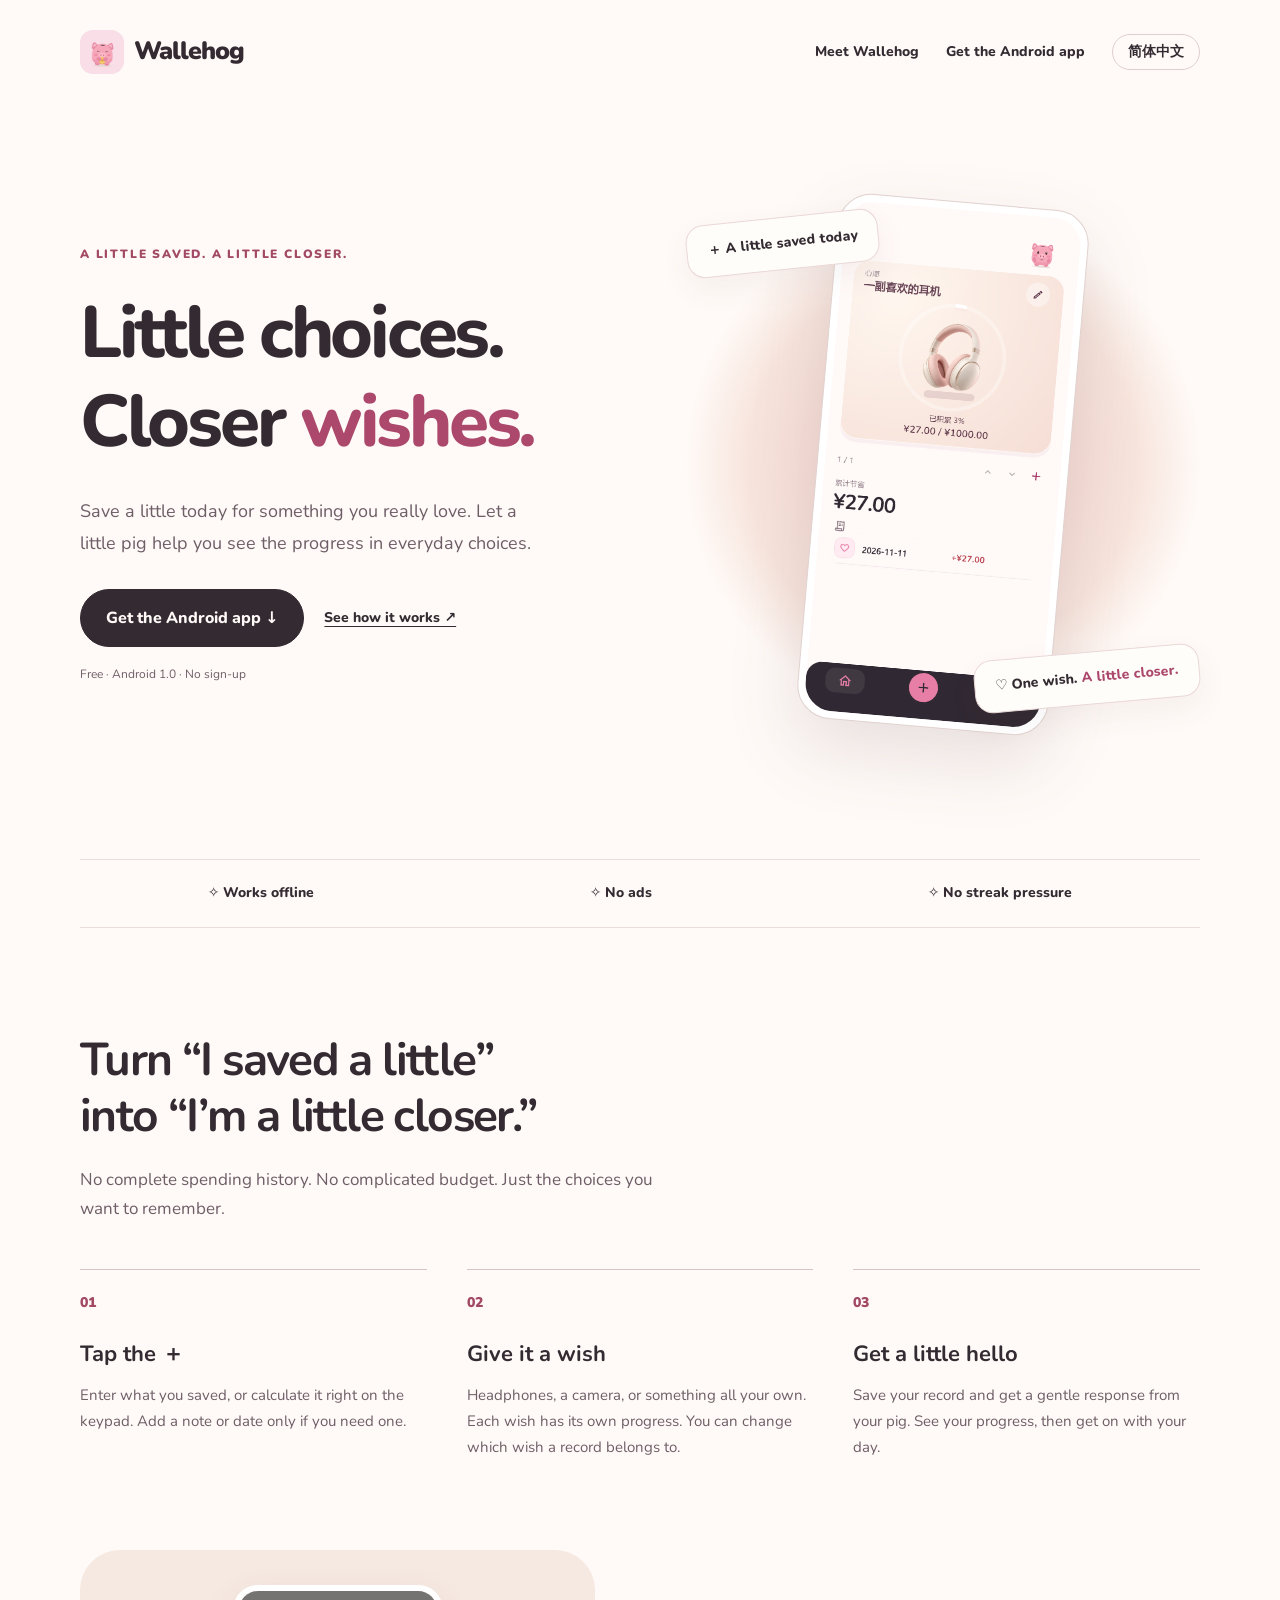
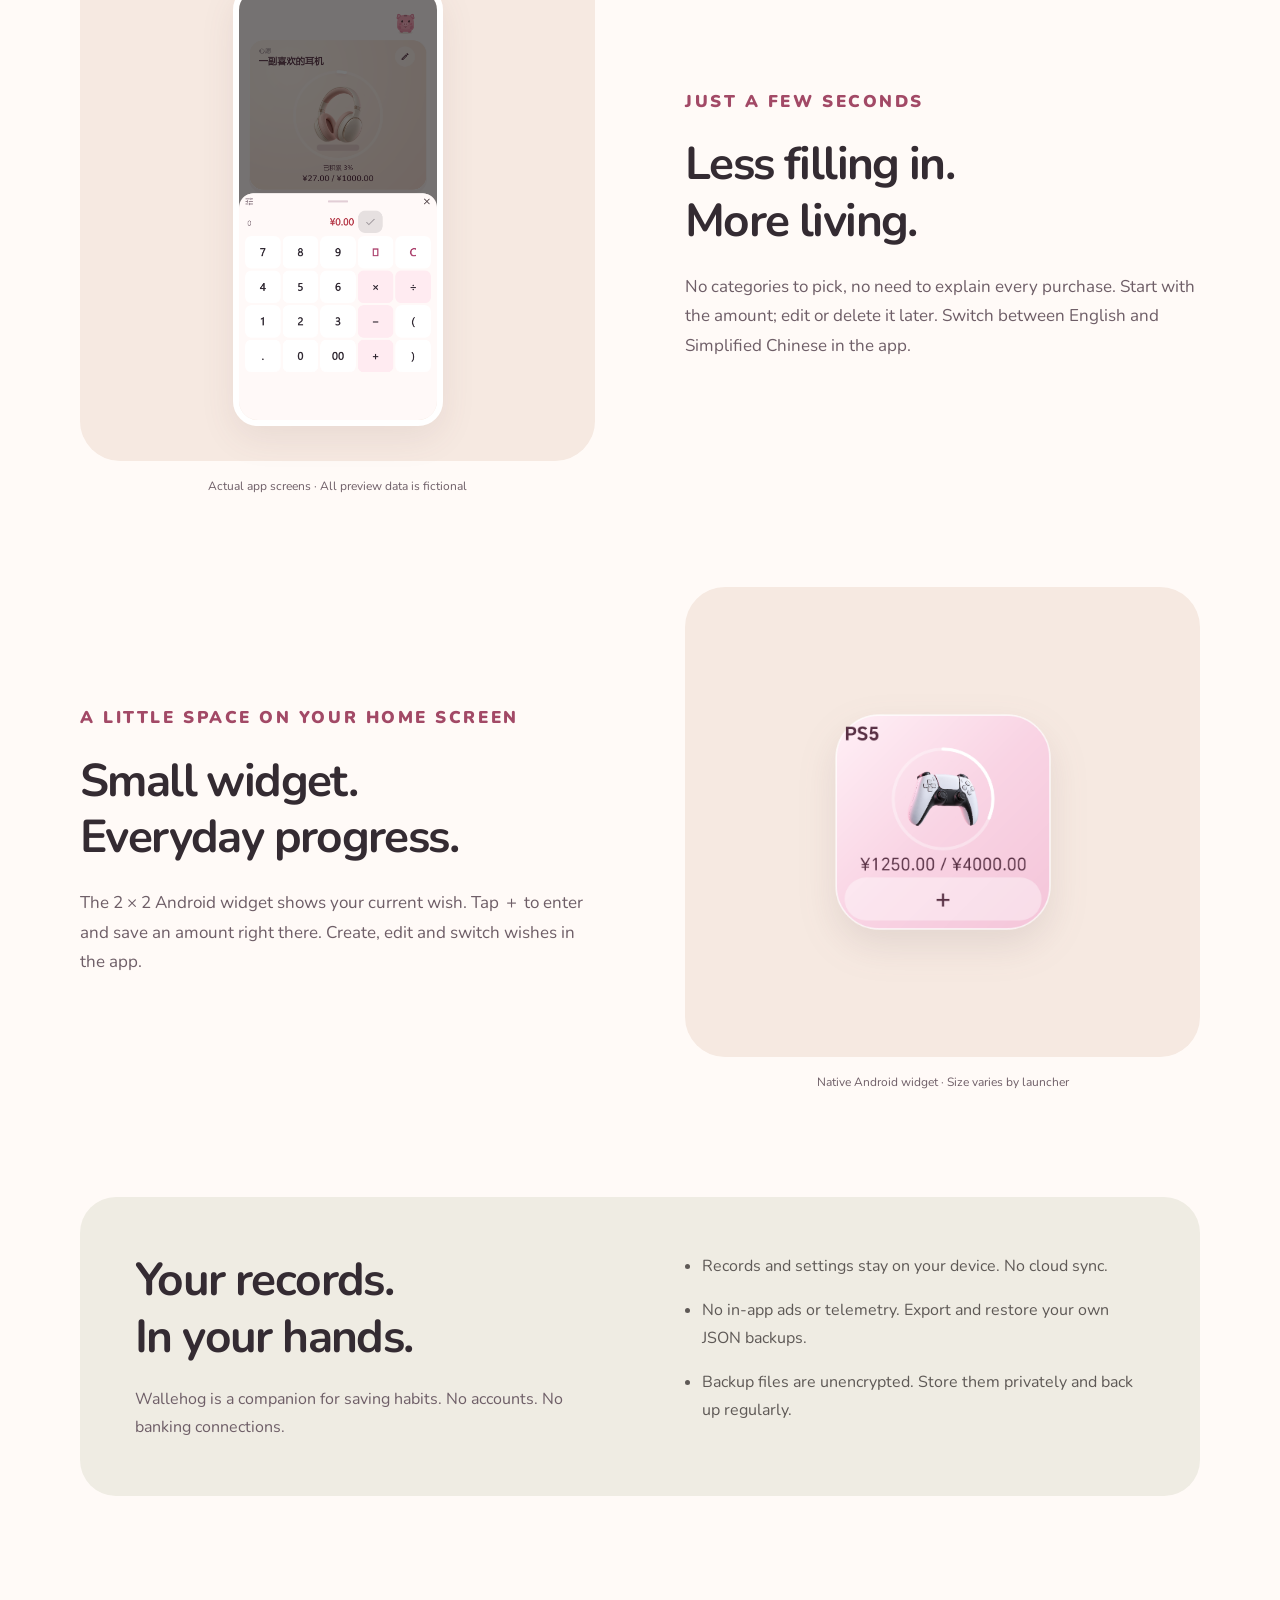
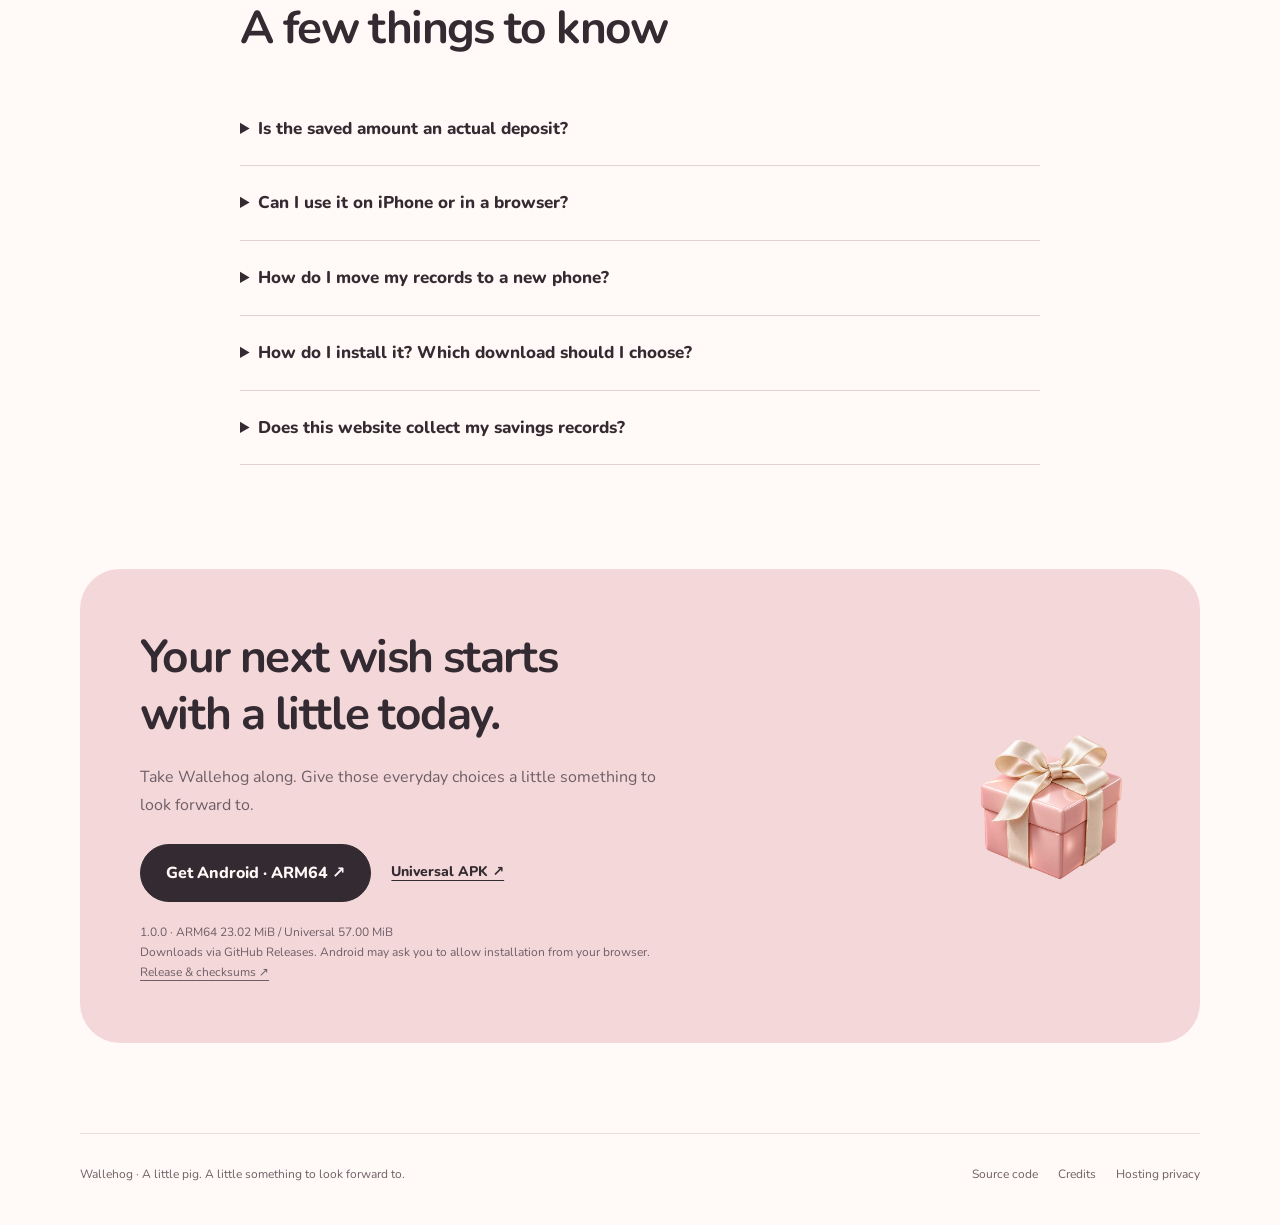
==== website/en/index.html @ 75f1a63f "feat(website): add bilingual product landing page" ====
<!doctype html>
<html lang="en"><head><meta charset="utf-8"><meta name="viewport" content="width=device-width,initial-scale=1"><title>Wallehog · Little choices. Closer wishes.</title><meta name="description" content="An offline Android companion for mindful spending choices. Record a little saved, watch your wishes grow, and share a small moment with your piggy bank."><meta name="theme-color" content="#fffaf7"><meta property="og:title" content="Wallehog · Little choices. Closer wishes."><meta property="og:description" content="An offline Android companion for mindful spending choices. Record a little saved, watch your wishes grow, and share a small moment with your piggy bank."><meta property="og:type" content="website"><meta property="og:image" content="https://naclarb.github.io/Wallehog/assets/home.png"><link rel="alternate" hreflang="zh-CN" href="https://naclarb.github.io/Wallehog/"><link rel="alternate" hreflang="en" href="https://naclarb.github.io/Wallehog/en/"><link rel="icon" href="../assets/icon.png"><link rel="stylesheet" href="../styles.css"></head>
<body><a class="skip" href="#main">Skip to content</a><div class="wrap"><header><a class="brand" href="../"><img src="../assets/icon.png" alt="" class="" width="44" height="44">Wallehog</a><nav aria-label="Main navigation"><a class="desktop" href="#features">Meet Wallehog</a><a class="desktop" href="#download">Get the Android app</a><a class="lang" href="../" lang="zh-CN">简体中文</a></nav></header><main id="main"><section class="hero"><div><p class="eyebrow">A little saved. A little closer.</p><h1>Little choices.<br>Closer <em>wishes.</em></h1><p class="lead">Save a little today for something you really love. Let a little pig help you see the progress in everyday choices.</p><div class="actions"><a class="button" href="#download">Get the Android app ↓</a><a class="text-link" href="#features">See how it works ↗</a></div><p class="fine">Free · Android 1.0 · No sign-up</p></div><div class="hero-art"><div class="halo" aria-hidden="true"></div><div class="label label-top">＋ A little saved today</div><div class="phone"><img src="../assets/home.png" alt="Wallehog home screen with a headphone wish, savings progress and a recent record" class="" width="780" height="1688" fetchpriority="high"></div><div class="label label-bottom">♡ One wish. <span>A little closer.</span></div></div></section><div class="principles"><span>✧ Works offline</span><span>✧ No ads</span><span>✧ No streak pressure</span></div><section class="section" id="features"><div class="section-head"><h2>Turn “I saved a little”<br>into “I’m a little closer.”</h2><p>No complete spending history. No complicated budget. Just the choices you want to remember.</p></div><div class="steps"><article class="step"><span class="number">01</span><h3>Tap the ＋</h3><p>Enter what you saved, or calculate it right on the keypad. Add a note or date only if you need one.</p></article><article class="step"><span class="number">02</span><h3>Give it a wish</h3><p>Headphones, a camera, or something all your own. Each wish has its own progress. You can change which wish a record belongs to.</p></article><article class="step"><span class="number">03</span><h3>Get a little hello</h3><p>Save your record and get a gentle response from your pig. See your progress, then get on with your day.</p></article></div><div class="feature"><div><div class="image-panel"><img src="../assets/calculator.png" alt="Wallehog amount entry keypad" class="entry-img" loading="lazy" width="780" height="1688"></div><p class="caption">Actual app screens · All preview data is fictional</p></div><div class="feature-copy"><p class="eyebrow">Just a few seconds</p><h2>Less filling in.<br>More living.</h2><p>No categories to pick, no need to explain every purchase. Start with the amount; edit or delete it later. Switch between English and Simplified Chinese in the app.</p></div></div><div class="feature"><div class="feature-copy"><p class="eyebrow">A little space on your home screen</p><h2>Small widget.<br>Everyday progress.</h2><p>The 2 × 2 Android widget shows your current wish. Tap ＋ to enter and save an amount right there. Create, edit and switch wishes in the app.</p></div><div><div class="image-panel"><img src="../assets/widget.png" alt="Wallehog Android home-screen widget" class="widget-img" loading="lazy"></div><p class="caption">Native Android widget · Size varies by launcher</p></div></div></section><section class="privacy"><div><h2>Your records.<br>In your hands.</h2><p>Wallehog is a companion for saving habits. No accounts. No banking connections.</p></div><ul><li>Records and settings stay on your device. No cloud sync.</li><li>No in-app ads or telemetry. Export and restore your own JSON backups.</li><li>Backup files are unencrypted. Store them privately and back up regularly.</li></ul></section><section class="section faq"><h2>A few things to know</h2><details><summary>Is the saved amount an actual deposit?</summary><p>No. It is self-reported savings, not a bank balance, actual deposit or spendable funds. Wish progress is encouragement, not proof that a purchase is affordable.</p></details><details><summary>Can I use it on iPhone or in a browser?</summary><p>The current release is an Android app. This is its introduction and download website. No iOS or web app is distributed.</p></details><details><summary>How do I move my records to a new phone?</summary><p>Export a JSON backup from Help on your old device, keep and verify the file, then import it on your new device. There is no account or automatic sync. Back up before uninstalling or clearing app data.</p></details><details><summary>How do I install it? Which download should I choose?</summary><p>Download the APK from GitHub Releases and follow the Android installation prompts. Most newer Android phones can use ARM64 (23.02 MiB). Choose Universal (57.00 MiB) for ARM/x86_64 or if you are unsure. Both have the same features.</p></details><details><summary>Does this website collect my savings records?</summary><p>This site has no record entry, analytics scripts, ads, cookies or third-party font requests. GitHub Pages hosts the site, and GitHub logs visitor IP addresses for security. Your app records are not uploaded to this website.</p></details></section><section class="bottom-space" id="download"><div class="download"><div><h2>Your next wish starts<br>with a little today.</h2><p>Take Wallehog along. Give those everyday choices a little something to look forward to.</p><div class="actions"><a class="button" href="https://github.com/Naclarb/Wallehog/releases/latest/download/Wallehog-Android-arm64.apk">Get Android · ARM64 ↗</a><a class="text-link" href="https://github.com/Naclarb/Wallehog/releases/latest/download/Wallehog-Android.apk">Universal APK ↗</a></div><p class="fine">1.0.0 · ARM64 23.02 MiB / Universal 57.00 MiB<br>Downloads via GitHub Releases. Android may ask you to allow installation from your browser.<br><a href="https://github.com/Naclarb/Wallehog/releases/tag/v1.0.0">Release & checksums ↗</a></p></div><img src="../assets/gift.png" alt="" class="" loading="lazy"></div></section></main><footer><span>Wallehog · A little pig. A little something to look forward to.</span><div><a href="https://github.com/Naclarb/Wallehog">Source code</a><a href="https://github.com/Naclarb/Wallehog/blob/main/docs/public/CREDITS.md">Credits</a><a href="https://docs.github.com/en/site-policy/privacy-policies/github-privacy-statement">Hosting privacy</a></div></footer></div></body></html>
---- website/styles.css ----
@font-face{font-family:Nunito;src:url("assets/Nunito.ttf") format("truetype");font-display:swap}
*{box-sizing:border-box}
html{scroll-behavior:smooth;scroll-padding-top:28px}
body{margin:0;background:#fffaf7;color:#342b32;font-family:Nunito,"Microsoft YaHei",system-ui,sans-serif;line-height:1.75}
a{color:inherit;text-underline-offset:4px}
a:focus-visible,summary:focus-visible{outline:3px solid #9b365c;outline-offset:6px}
img{display:block;max-width:100%;height:auto}
h1,h2,h3,p{margin:0}
h1,h2,h3{line-height:1.23}
h1{font-size:clamp(42px,5.7vw,76px);letter-spacing:-.045em;font-weight:800}
h2{font-size:clamp(30px,4vw,46px);letter-spacing:-.035em}
h3{font-size:22px}
p{color:#6e5e67}
.wrap{width:min(1120px,calc(100% - 64px));margin:auto}
.skip{position:absolute;left:16px;top:-80px;background:white;padding:10px;z-index:9}
.skip:focus{top:12px}
header{height:104px;display:flex;align-items:center;justify-content:space-between;gap:20px}
.brand{display:flex;align-items:center;gap:10px;font-size:25px;font-weight:900;text-decoration:none;letter-spacing:-1px}
.brand img{width:44px;height:44px;border-radius:13px}
nav{display:flex;gap:27px;align-items:center;font-size:14px;font-weight:800}
nav a{text-decoration:none}
.lang{border:1px solid #ddcfcf;border-radius:30px;padding:5px 15px}
.hero{display:grid;grid-template-columns:1.1fr 1fr;align-items:center;gap:40px;padding:55px 0 90px}
.eyebrow{font-size:12px;font-weight:900;letter-spacing:.15em;color:#a24966;margin-bottom:24px;text-transform:uppercase}
.hero h1 em{font-style:normal;color:#ab486c}
.lead{font-size:18px;max-width:470px;margin:28px 0 30px}
.actions{display:flex;align-items:center;gap:20px;flex-wrap:wrap}
.button{display:inline-flex;align-items:center;justify-content:center;text-decoration:none;background:#342b32;color:#fffaf7;border:1px solid #342b32;padding:14px 25px;border-radius:100px;font-weight:800;transition:transform .2s,background .2s}
.button:hover{background:#5f3e50;transform:translateY(-2px)}
.text-link{font-size:14px;font-weight:800}
.fine{font-size:12px;line-height:1.7}
.hero .fine{margin-top:17px}
.hero-art{position:relative;min-height:610px;display:flex;justify-content:center;align-items:center}
.halo{position:absolute;width:100%;aspect-ratio:1;border-radius:50%;background:radial-gradient(circle,#f3cfcd 0%,#f7e4dc 53%,#fffaf7 71%)}
.phone{position:relative;width:252px;padding:7px;border:1px solid #e0d2cf;border-radius:34px;background:#fff;box-shadow:0 30px 70px #684c5625;transform:rotate(5deg)}
.phone img{border-radius:28px}
.label{position:absolute;z-index:1;background:#fffdf9;border:1px solid #ead8d7;padding:13px 20px;border-radius:18px;box-shadow:0 12px 30px #684c5610;font-size:14px;font-weight:800}
.label-top{top:58px;left:0;transform:rotate(-6deg)}
.label-bottom{bottom:65px;right:0;transform:rotate(-5deg)}
.label span{color:#ab486c}
.principles{border-top:1px solid #e9ded9;border-bottom:1px solid #e9ded9;display:flex;justify-content:space-around;gap:20px;padding:21px 0;font-size:14px;font-weight:800;flex-wrap:wrap}
.section{padding:104px 0}
.section-head{max-width:600px;margin-bottom:45px}
.section-head p{margin-top:20px;font-size:17px}
.steps{display:grid;grid-template-columns:repeat(3,1fr);gap:40px}
.step{border-top:1px solid #d8c6c6;padding-top:21px}
.number{display:block;color:#a24966;font-size:14px;margin-bottom:25px;font-weight:900}
.step p{margin-top:14px;font-size:15px}
.feature{display:grid;grid-template-columns:1fr 1fr;align-items:center;gap:90px;margin-top:90px}
.feature-copy p{margin-top:22px;font-size:17px}
.feature-copy .eyebrow{margin:0 0 20px}
.image-panel{background:#f6e9e1;border-radius:40px;min-height:470px;display:flex;align-items:center;justify-content:center;padding:35px;position:relative}
.entry-img{width:210px;border:6px solid #fff;border-radius:25px;box-shadow:0 12px 35px #684c5618}
.widget-img{width:240px;filter:drop-shadow(0 16px 18px #684c5620)}
.caption{font-size:12px;text-align:center;margin-top:15px}
.privacy{display:grid;grid-template-columns:1fr 1fr;gap:80px;background:#efece3;border-radius:36px;padding:55px}
.privacy p{margin-top:20px}
.privacy ul{margin:0;padding-left:22px;color:#5e5956}
.privacy li+li{margin-top:16px}
.faq{max-width:800px;margin:auto}
.faq h2{margin-bottom:35px}
details{border-bottom:1px solid #e1d3d1;padding:22px 0}
summary{cursor:pointer;font-size:17px;font-weight:800}
details p{margin-top:15px;font-size:15px}
.download{background:#f4d8d9;border-radius:40px;padding:60px;display:grid;grid-template-columns:1fr auto;align-items:center;gap:30px;position:relative}
.download p{margin:20px 0 25px;max-width:540px}
.download img{width:180px}
.download .fine{margin-bottom:0}
footer{border-top:1px solid #e9ded9;padding:30px 0 40px;display:flex;justify-content:space-between;gap:24px;font-size:12px;color:#6e5e67}
footer div{display:flex;gap:20px;flex-wrap:wrap}
footer a{text-decoration:none}
.bottom-space{padding-bottom:90px}
@media(max-width:850px){.wrap{width:calc(100% - 40px)}
nav{gap:16px}
.hero{gap:20px}
.hero-art{min-height:520px}
.phone{width:220px}
.label{font-size:12px;padding:10px 13px}
.label-top{top:24px}
.label-bottom{bottom:26px}
.feature{gap:40px}
.privacy{gap:35px;padding:35px}
.download{padding:40px}
.download img{width:130px}
}
@media(max-width:620px){header{height:85px}
.brand{font-size:22px}
.brand img{width:36px;height:36px}
nav .desktop{display:none}
nav{gap:12px}
.hero{grid-template-columns:1fr;padding:35px 0 45px;gap:30px}
.hero-art{min-height:535px;max-width:370px;width:100%;margin:auto}
.phone{width:226px}
.label-top{top:25px;left:0}
.label-bottom{bottom:30px;right:0}
.lead{font-size:17px;margin:23px 0}
.eyebrow{margin-bottom:20px}
.principles{font-size:12px;gap:12px}
.section{padding:65px 0}
.steps{grid-template-columns:1fr;gap:30px}
.number{margin-bottom:12px}
.feature{grid-template-columns:1fr;gap:30px;margin-top:60px}
.feature-copy{order:-1}
.image-panel{min-height:370px;border-radius:28px;padding:25px}
.entry-img{width:180px}
.privacy{grid-template-columns:1fr;gap:25px;padding:30px;border-radius:28px}
.download{grid-template-columns:1fr;padding:32px;border-radius:28px}
.download img{display:none}
.download .actions{gap:15px}
.download .button{width:100%;font-size:14px}
footer{flex-direction:column}
.bottom-space{padding-bottom:60px}
}
@media(prefers-reduced-motion:reduce){html{scroll-behavior:auto}
.button{transition:none}
.button:hover{transform:none}
}
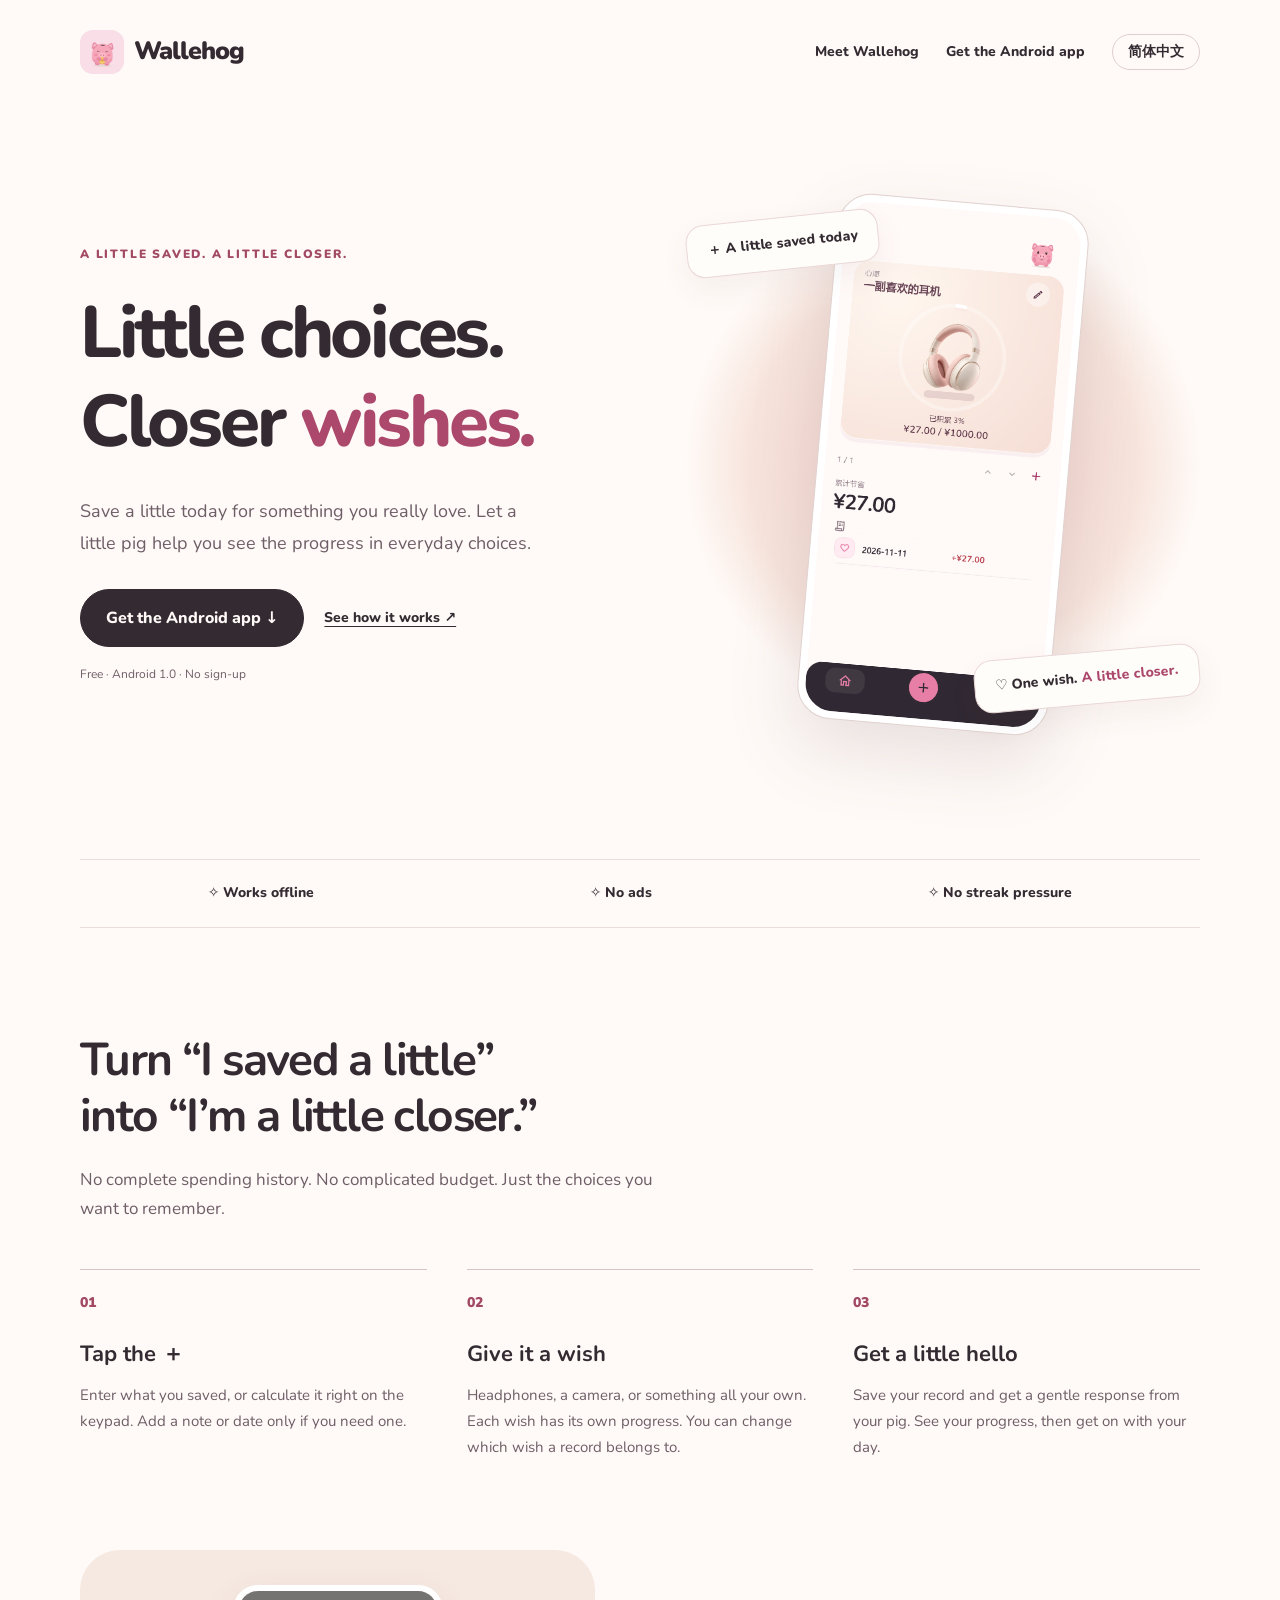
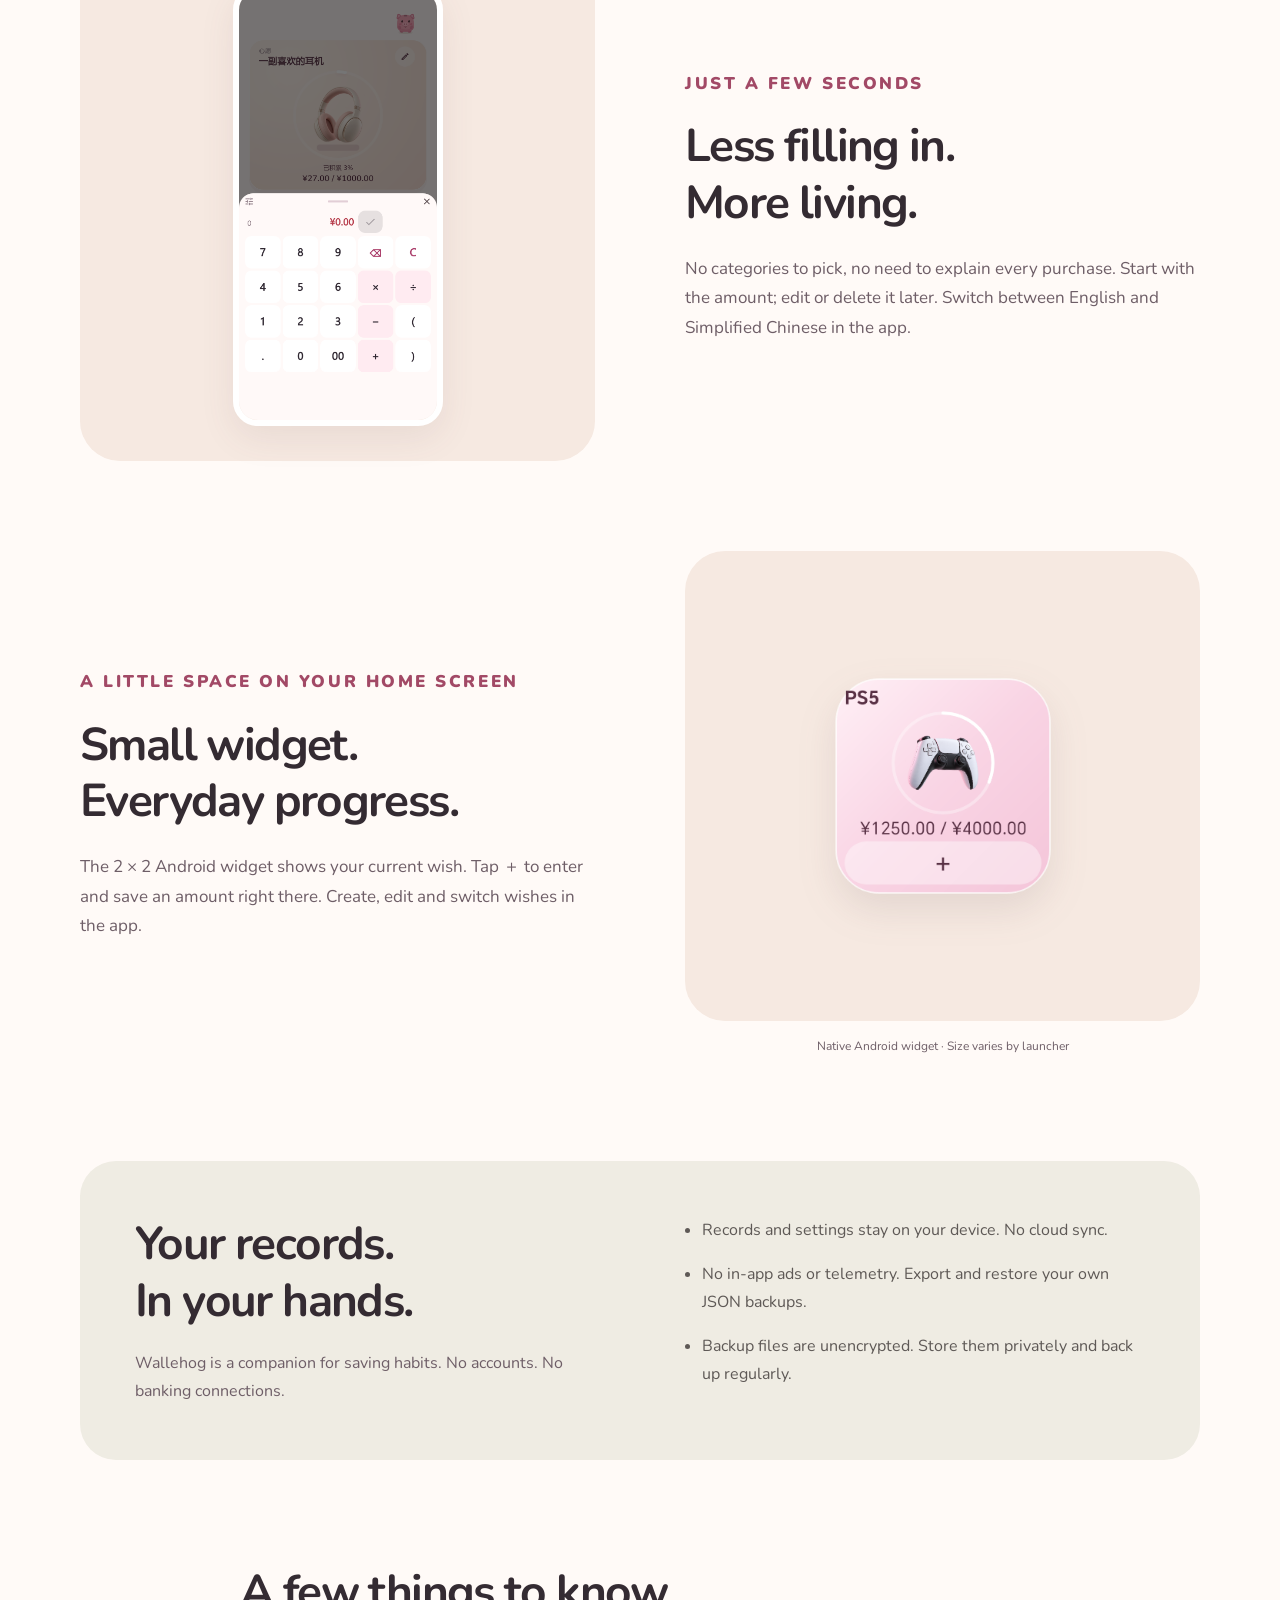
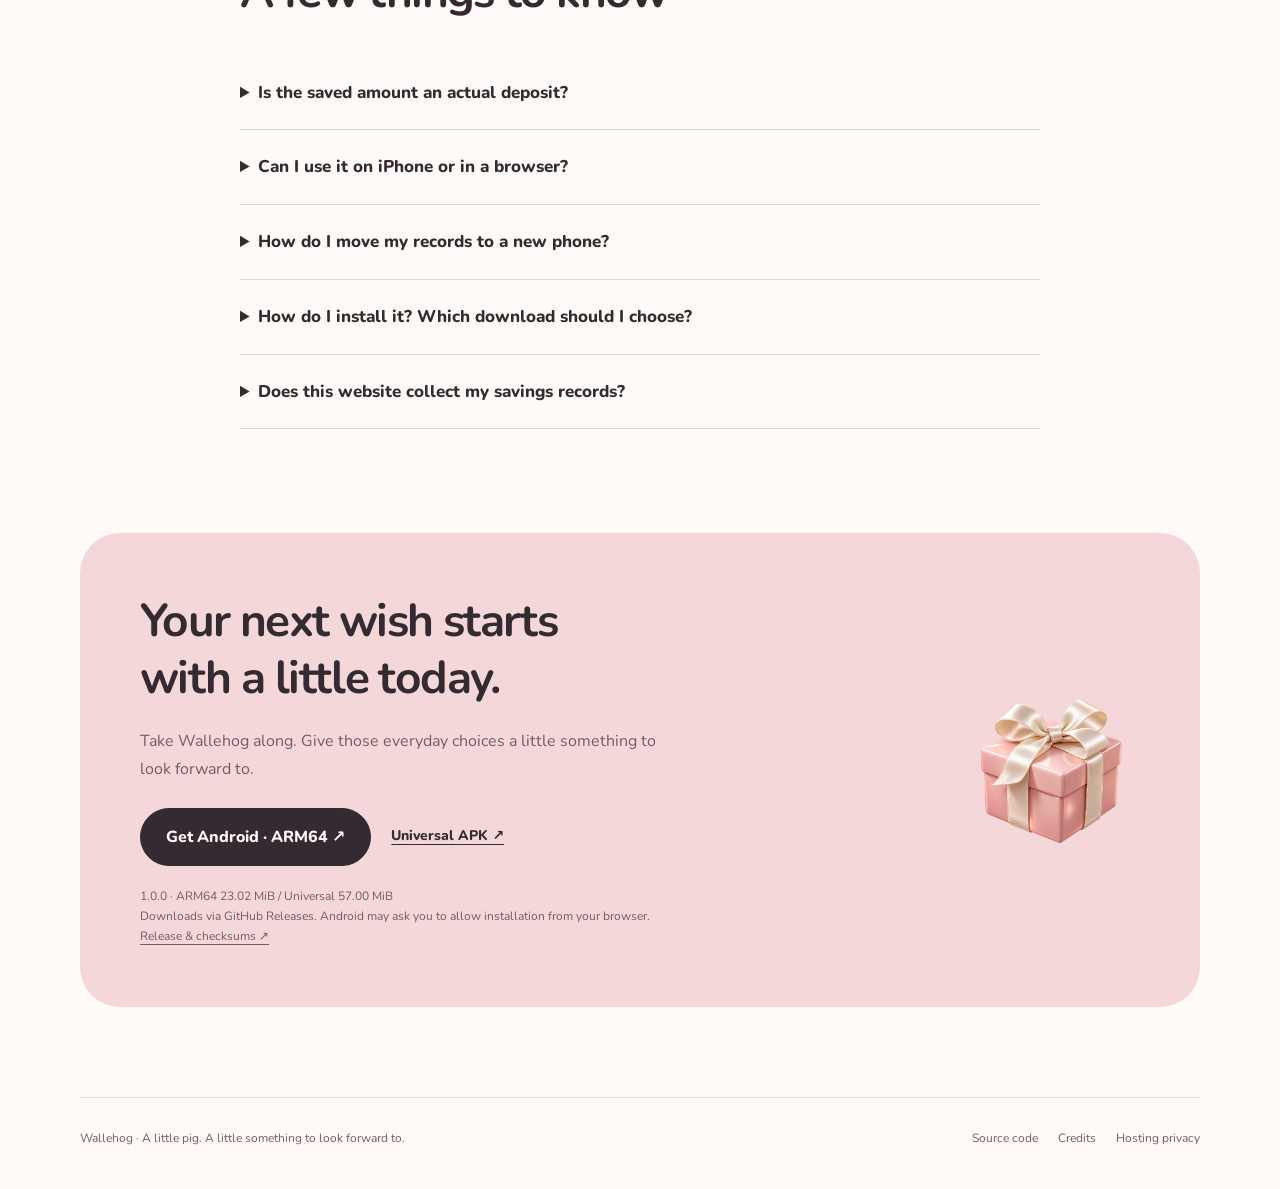
==== commit d3b3e6c4: "fix(website): correct backspace preview and remove caption" ====
--- a/website/en/index.html
+++ b/website/en/index.html
@@ -1,3 +1,3 @@
 <!doctype html>
 <html lang="en"><head><meta charset="utf-8"><meta name="viewport" content="width=device-width,initial-scale=1"><title>Wallehog · Little choices. Closer wishes.</title><meta name="description" content="An offline Android companion for mindful spending choices. Record a little saved, watch your wishes grow, and share a small moment with your piggy bank."><meta name="theme-color" content="#fffaf7"><meta property="og:title" content="Wallehog · Little choices. Closer wishes."><meta property="og:description" content="An offline Android companion for mindful spending choices. Record a little saved, watch your wishes grow, and share a small moment with your piggy bank."><meta property="og:type" content="website"><meta property="og:image" content="https://naclarb.github.io/Wallehog/assets/home.png"><link rel="alternate" hreflang="zh-CN" href="https://naclarb.github.io/Wallehog/"><link rel="alternate" hreflang="en" href="https://naclarb.github.io/Wallehog/en/"><link rel="icon" href="../assets/icon.png"><link rel="stylesheet" href="../styles.css"></head>
-<body><a class="skip" href="#main">Skip to content</a><div class="wrap"><header><a class="brand" href="../"><img src="../assets/icon.png" alt="" class="" width="44" height="44">Wallehog</a><nav aria-label="Main navigation"><a class="desktop" href="#features">Meet Wallehog</a><a class="desktop" href="#download">Get the Android app</a><a class="lang" href="../" lang="zh-CN">简体中文</a></nav></header><main id="main"><section class="hero"><div><p class="eyebrow">A little saved. A little closer.</p><h1>Little choices.<br>Closer <em>wishes.</em></h1><p class="lead">Save a little today for something you really love. Let a little pig help you see the progress in everyday choices.</p><div class="actions"><a class="button" href="#download">Get the Android app ↓</a><a class="text-link" href="#features">See how it works ↗</a></div><p class="fine">Free · Android 1.0 · No sign-up</p></div><div class="hero-art"><div class="halo" aria-hidden="true"></div><div class="label label-top">＋ A little saved today</div><div class="phone"><img src="../assets/home.png" alt="Wallehog home screen with a headphone wish, savings progress and a recent record" class="" width="780" height="1688" fetchpriority="high"></div><div class="label label-bottom">♡ One wish. <span>A little closer.</span></div></div></section><div class="principles"><span>✧ Works offline</span><span>✧ No ads</span><span>✧ No streak pressure</span></div><section class="section" id="features"><div class="section-head"><h2>Turn “I saved a little”<br>into “I’m a little closer.”</h2><p>No complete spending history. No complicated budget. Just the choices you want to remember.</p></div><div class="steps"><article class="step"><span class="number">01</span><h3>Tap the ＋</h3><p>Enter what you saved, or calculate it right on the keypad. Add a note or date only if you need one.</p></article><article class="step"><span class="number">02</span><h3>Give it a wish</h3><p>Headphones, a camera, or something all your own. Each wish has its own progress. You can change which wish a record belongs to.</p></article><article class="step"><span class="number">03</span><h3>Get a little hello</h3><p>Save your record and get a gentle response from your pig. See your progress, then get on with your day.</p></article></div><div class="feature"><div><div class="image-panel"><img src="../assets/calculator.png" alt="Wallehog amount entry keypad" class="entry-img" loading="lazy" width="780" height="1688"></div><p class="caption">Actual app screens · All preview data is fictional</p></div><div class="feature-copy"><p class="eyebrow">Just a few seconds</p><h2>Less filling in.<br>More living.</h2><p>No categories to pick, no need to explain every purchase. Start with the amount; edit or delete it later. Switch between English and Simplified Chinese in the app.</p></div></div><div class="feature"><div class="feature-copy"><p class="eyebrow">A little space on your home screen</p><h2>Small widget.<br>Everyday progress.</h2><p>The 2 × 2 Android widget shows your current wish. Tap ＋ to enter and save an amount right there. Create, edit and switch wishes in the app.</p></div><div><div class="image-panel"><img src="../assets/widget.png" alt="Wallehog Android home-screen widget" class="widget-img" loading="lazy"></div><p class="caption">Native Android widget · Size varies by launcher</p></div></div></section><section class="privacy"><div><h2>Your records.<br>In your hands.</h2><p>Wallehog is a companion for saving habits. No accounts. No banking connections.</p></div><ul><li>Records and settings stay on your device. No cloud sync.</li><li>No in-app ads or telemetry. Export and restore your own JSON backups.</li><li>Backup files are unencrypted. Store them privately and back up regularly.</li></ul></section><section class="section faq"><h2>A few things to know</h2><details><summary>Is the saved amount an actual deposit?</summary><p>No. It is self-reported savings, not a bank balance, actual deposit or spendable funds. Wish progress is encouragement, not proof that a purchase is affordable.</p></details><details><summary>Can I use it on iPhone or in a browser?</summary><p>The current release is an Android app. This is its introduction and download website. No iOS or web app is distributed.</p></details><details><summary>How do I move my records to a new phone?</summary><p>Export a JSON backup from Help on your old device, keep and verify the file, then import it on your new device. There is no account or automatic sync. Back up before uninstalling or clearing app data.</p></details><details><summary>How do I install it? Which download should I choose?</summary><p>Download the APK from GitHub Releases and follow the Android installation prompts. Most newer Android phones can use ARM64 (23.02 MiB). Choose Universal (57.00 MiB) for ARM/x86_64 or if you are unsure. Both have the same features.</p></details><details><summary>Does this website collect my savings records?</summary><p>This site has no record entry, analytics scripts, ads, cookies or third-party font requests. GitHub Pages hosts the site, and GitHub logs visitor IP addresses for security. Your app records are not uploaded to this website.</p></details></section><section class="bottom-space" id="download"><div class="download"><div><h2>Your next wish starts<br>with a little today.</h2><p>Take Wallehog along. Give those everyday choices a little something to look forward to.</p><div class="actions"><a class="button" href="https://github.com/Naclarb/Wallehog/releases/latest/download/Wallehog-Android-arm64.apk">Get Android · ARM64 ↗</a><a class="text-link" href="https://github.com/Naclarb/Wallehog/releases/latest/download/Wallehog-Android.apk">Universal APK ↗</a></div><p class="fine">1.0.0 · ARM64 23.02 MiB / Universal 57.00 MiB<br>Downloads via GitHub Releases. Android may ask you to allow installation from your browser.<br><a href="https://github.com/Naclarb/Wallehog/releases/tag/v1.0.0">Release & checksums ↗</a></p></div><img src="../assets/gift.png" alt="" class="" loading="lazy"></div></section></main><footer><span>Wallehog · A little pig. A little something to look forward to.</span><div><a href="https://github.com/Naclarb/Wallehog">Source code</a><a href="https://github.com/Naclarb/Wallehog/blob/main/docs/public/CREDITS.md">Credits</a><a href="https://docs.github.com/en/site-policy/privacy-policies/github-privacy-statement">Hosting privacy</a></div></footer></div></body></html>+<body><a class="skip" href="#main">Skip to content</a><div class="wrap"><header><a class="brand" href="../"><img src="../assets/icon.png" alt="" class="" width="44" height="44">Wallehog</a><nav aria-label="Main navigation"><a class="desktop" href="#features">Meet Wallehog</a><a class="desktop" href="#download">Get the Android app</a><a class="lang" href="../" lang="zh-CN">简体中文</a></nav></header><main id="main"><section class="hero"><div><p class="eyebrow">A little saved. A little closer.</p><h1>Little choices.<br>Closer <em>wishes.</em></h1><p class="lead">Save a little today for something you really love. Let a little pig help you see the progress in everyday choices.</p><div class="actions"><a class="button" href="#download">Get the Android app ↓</a><a class="text-link" href="#features">See how it works ↗</a></div><p class="fine">Free · Android 1.0 · No sign-up</p></div><div class="hero-art"><div class="halo" aria-hidden="true"></div><div class="label label-top">＋ A little saved today</div><div class="phone"><img src="../assets/home.png" alt="Wallehog home screen with a headphone wish, savings progress and a recent record" class="" width="780" height="1688" fetchpriority="high"></div><div class="label label-bottom">♡ One wish. <span>A little closer.</span></div></div></section><div class="principles"><span>✧ Works offline</span><span>✧ No ads</span><span>✧ No streak pressure</span></div><section class="section" id="features"><div class="section-head"><h2>Turn “I saved a little”<br>into “I’m a little closer.”</h2><p>No complete spending history. No complicated budget. Just the choices you want to remember.</p></div><div class="steps"><article class="step"><span class="number">01</span><h3>Tap the ＋</h3><p>Enter what you saved, or calculate it right on the keypad. Add a note or date only if you need one.</p></article><article class="step"><span class="number">02</span><h3>Give it a wish</h3><p>Headphones, a camera, or something all your own. Each wish has its own progress. You can change which wish a record belongs to.</p></article><article class="step"><span class="number">03</span><h3>Get a little hello</h3><p>Save your record and get a gentle response from your pig. See your progress, then get on with your day.</p></article></div><div class="feature"><div><div class="image-panel"><img src="../assets/calculator.png" alt="Wallehog amount entry keypad" class="entry-img" loading="lazy" width="780" height="1688"></div></div><div class="feature-copy"><p class="eyebrow">Just a few seconds</p><h2>Less filling in.<br>More living.</h2><p>No categories to pick, no need to explain every purchase. Start with the amount; edit or delete it later. Switch between English and Simplified Chinese in the app.</p></div></div><div class="feature"><div class="feature-copy"><p class="eyebrow">A little space on your home screen</p><h2>Small widget.<br>Everyday progress.</h2><p>The 2 × 2 Android widget shows your current wish. Tap ＋ to enter and save an amount right there. Create, edit and switch wishes in the app.</p></div><div><div class="image-panel"><img src="../assets/widget.png" alt="Wallehog Android home-screen widget" class="widget-img" loading="lazy"></div><p class="caption">Native Android widget · Size varies by launcher</p></div></div></section><section class="privacy"><div><h2>Your records.<br>In your hands.</h2><p>Wallehog is a companion for saving habits. No accounts. No banking connections.</p></div><ul><li>Records and settings stay on your device. No cloud sync.</li><li>No in-app ads or telemetry. Export and restore your own JSON backups.</li><li>Backup files are unencrypted. Store them privately and back up regularly.</li></ul></section><section class="section faq"><h2>A few things to know</h2><details><summary>Is the saved amount an actual deposit?</summary><p>No. It is self-reported savings, not a bank balance, actual deposit or spendable funds. Wish progress is encouragement, not proof that a purchase is affordable.</p></details><details><summary>Can I use it on iPhone or in a browser?</summary><p>The current release is an Android app. This is its introduction and download website. No iOS or web app is distributed.</p></details><details><summary>How do I move my records to a new phone?</summary><p>Export a JSON backup from Help on your old device, keep and verify the file, then import it on your new device. There is no account or automatic sync. Back up before uninstalling or clearing app data.</p></details><details><summary>How do I install it? Which download should I choose?</summary><p>Download the APK from GitHub Releases and follow the Android installation prompts. Most newer Android phones can use ARM64 (23.02 MiB). Choose Universal (57.00 MiB) for ARM/x86_64 or if you are unsure. Both have the same features.</p></details><details><summary>Does this website collect my savings records?</summary><p>This site has no record entry, analytics scripts, ads, cookies or third-party font requests. GitHub Pages hosts the site, and GitHub logs visitor IP addresses for security. Your app records are not uploaded to this website.</p></details></section><section class="bottom-space" id="download"><div class="download"><div><h2>Your next wish starts<br>with a little today.</h2><p>Take Wallehog along. Give those everyday choices a little something to look forward to.</p><div class="actions"><a class="button" href="https://github.com/Naclarb/Wallehog/releases/latest/download/Wallehog-Android-arm64.apk">Get Android · ARM64 ↗</a><a class="text-link" href="https://github.com/Naclarb/Wallehog/releases/latest/download/Wallehog-Android.apk">Universal APK ↗</a></div><p class="fine">1.0.0 · ARM64 23.02 MiB / Universal 57.00 MiB<br>Downloads via GitHub Releases. Android may ask you to allow installation from your browser.<br><a href="https://github.com/Naclarb/Wallehog/releases/tag/v1.0.0">Release & checksums ↗</a></p></div><img src="../assets/gift.png" alt="" class="" loading="lazy"></div></section></main><footer><span>Wallehog · A little pig. A little something to look forward to.</span><div><a href="https://github.com/Naclarb/Wallehog">Source code</a><a href="https://github.com/Naclarb/Wallehog/blob/main/docs/public/CREDITS.md">Credits</a><a href="https://docs.github.com/en/site-policy/privacy-policies/github-privacy-statement">Hosting privacy</a></div></footer></div></body></html>
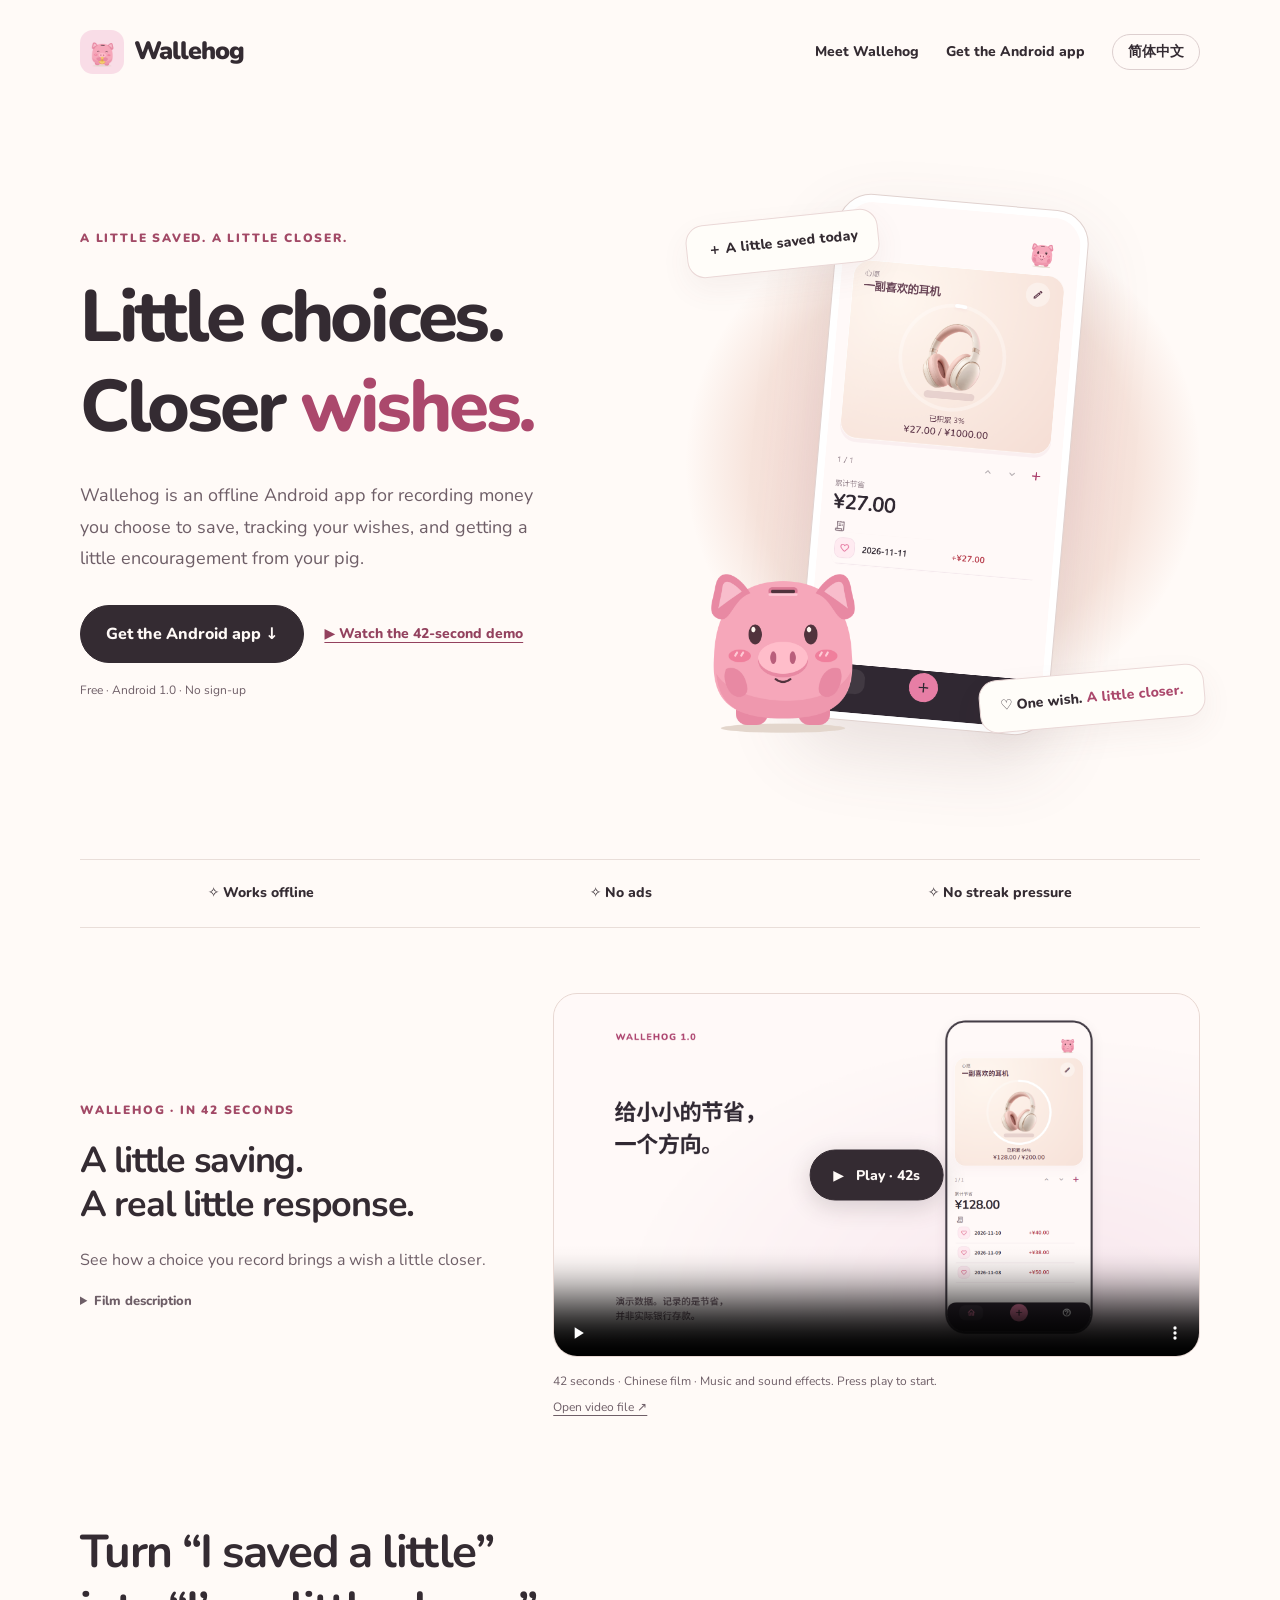
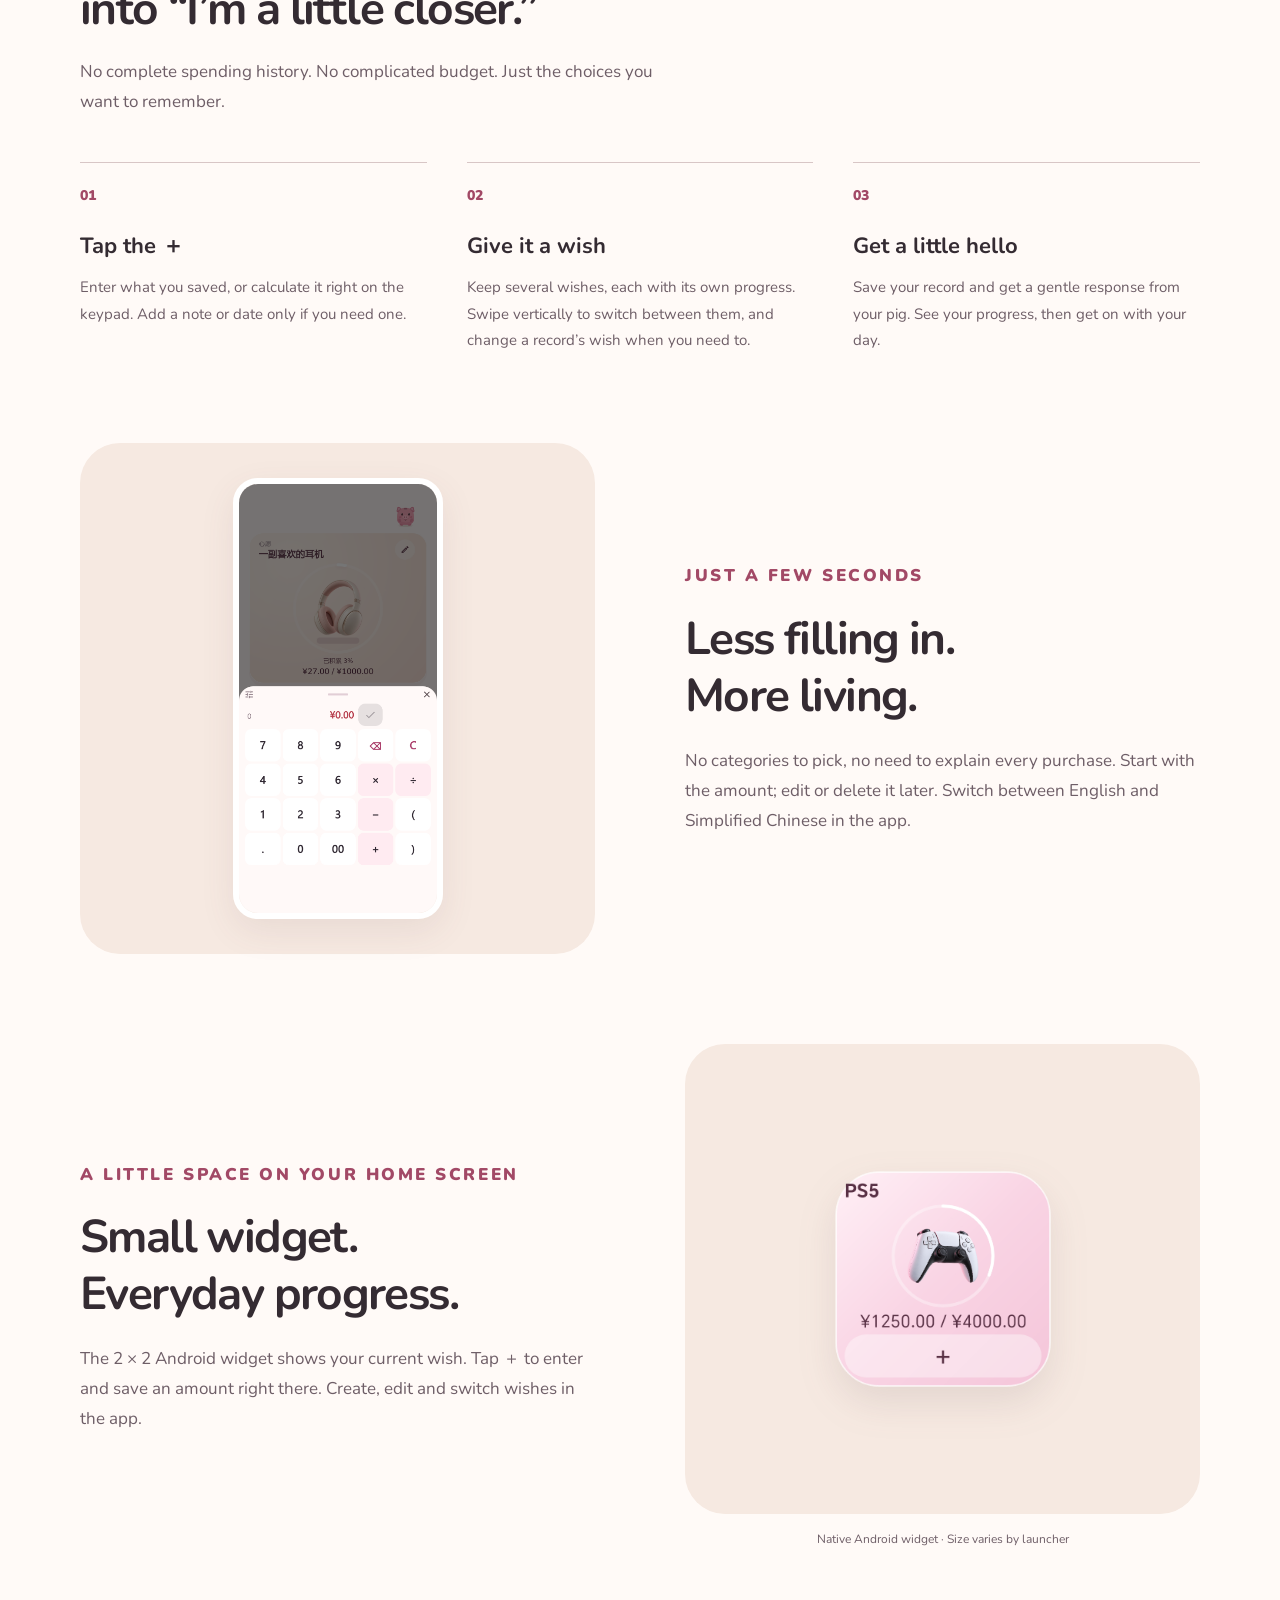
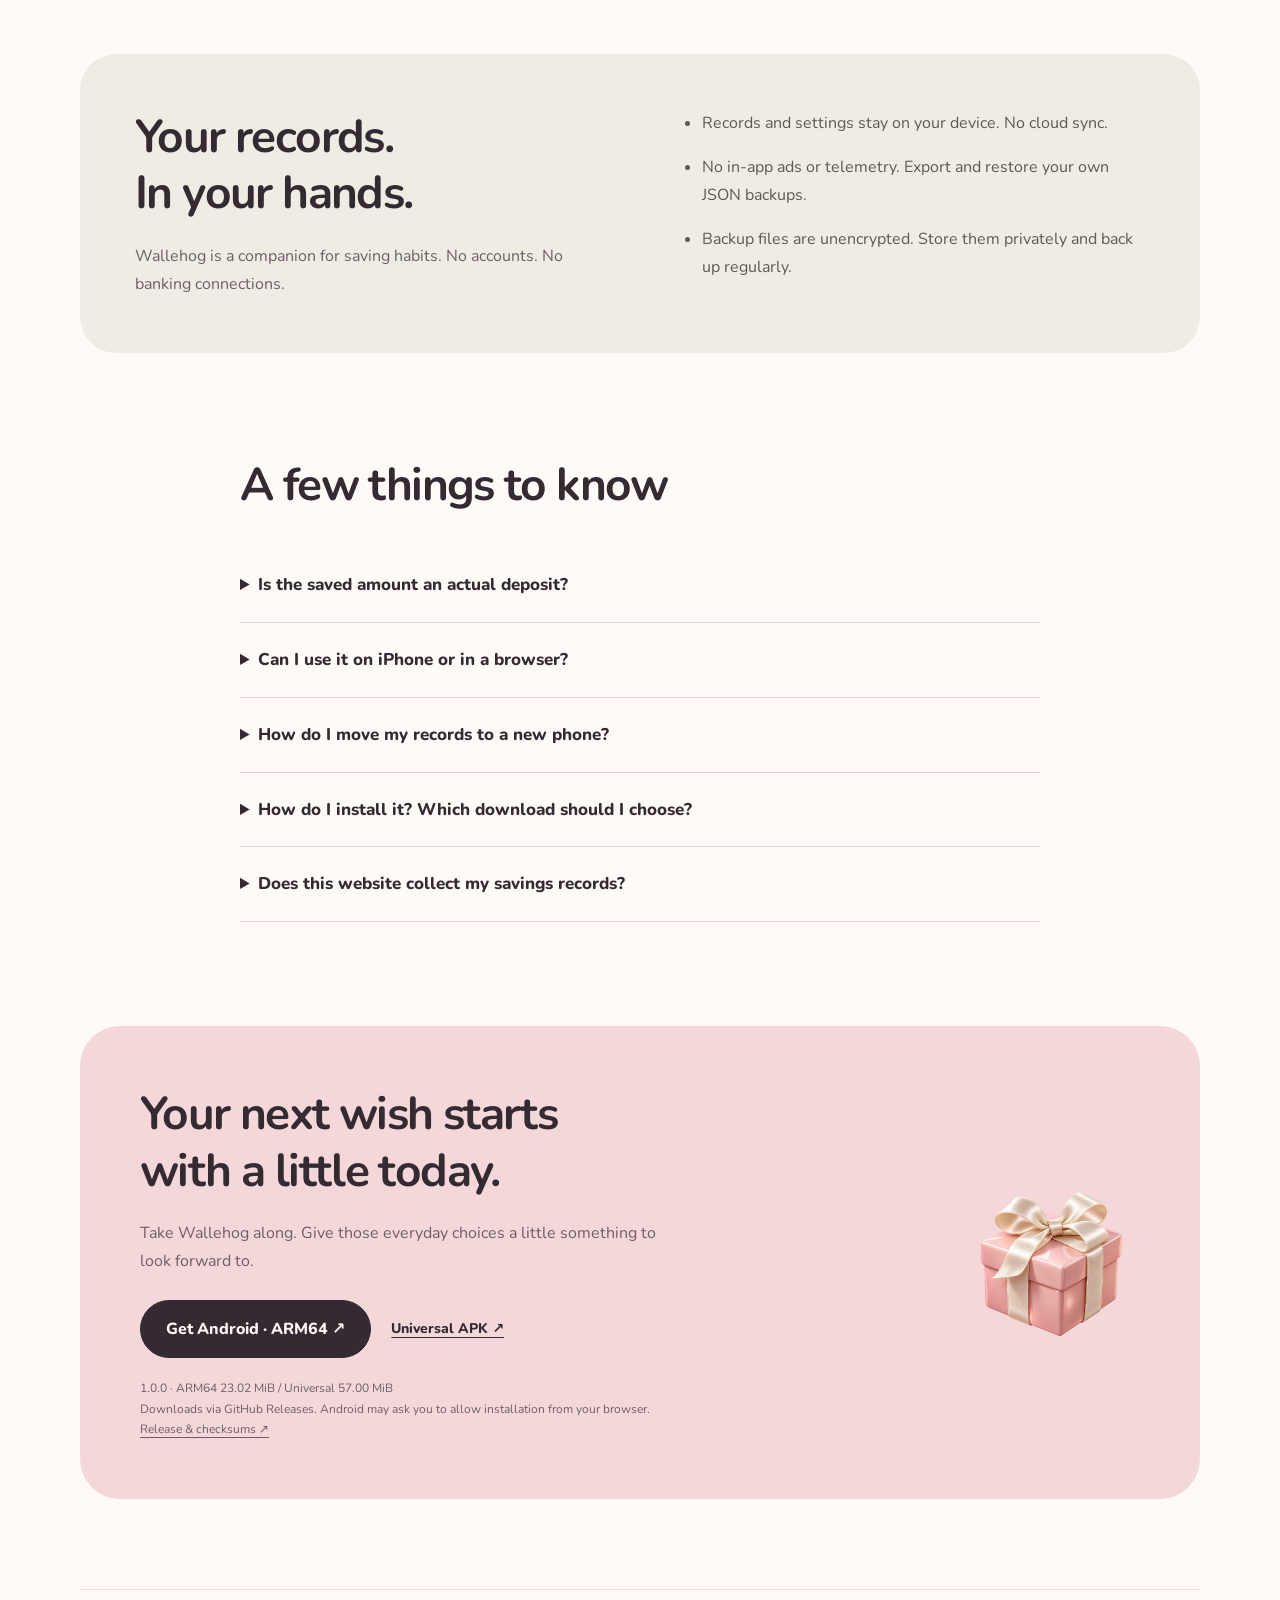
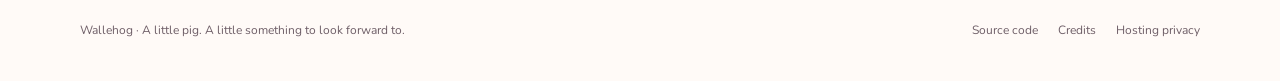
==== commit 519cfb6e: "feat(website): strengthen hero and add promo playback" ====
--- a/website/en/index.html
+++ b/website/en/index.html
@@ -1,3 +1,3 @@
 <!doctype html>
-<html lang="en"><head><meta charset="utf-8"><meta name="viewport" content="width=device-width,initial-scale=1"><title>Wallehog · Little choices. Closer wishes.</title><meta name="description" content="An offline Android companion for mindful spending choices. Record a little saved, watch your wishes grow, and share a small moment with your piggy bank."><meta name="theme-color" content="#fffaf7"><meta property="og:title" content="Wallehog · Little choices. Closer wishes."><meta property="og:description" content="An offline Android companion for mindful spending choices. Record a little saved, watch your wishes grow, and share a small moment with your piggy bank."><meta property="og:type" content="website"><meta property="og:image" content="https://naclarb.github.io/Wallehog/assets/home.png"><link rel="alternate" hreflang="zh-CN" href="https://naclarb.github.io/Wallehog/"><link rel="alternate" hreflang="en" href="https://naclarb.github.io/Wallehog/en/"><link rel="icon" href="../assets/icon.png"><link rel="stylesheet" href="../styles.css"></head>
-<body><a class="skip" href="#main">Skip to content</a><div class="wrap"><header><a class="brand" href="../"><img src="../assets/icon.png" alt="" class="" width="44" height="44">Wallehog</a><nav aria-label="Main navigation"><a class="desktop" href="#features">Meet Wallehog</a><a class="desktop" href="#download">Get the Android app</a><a class="lang" href="../" lang="zh-CN">简体中文</a></nav></header><main id="main"><section class="hero"><div><p class="eyebrow">A little saved. A little closer.</p><h1>Little choices.<br>Closer <em>wishes.</em></h1><p class="lead">Save a little today for something you really love. Let a little pig help you see the progress in everyday choices.</p><div class="actions"><a class="button" href="#download">Get the Android app ↓</a><a class="text-link" href="#features">See how it works ↗</a></div><p class="fine">Free · Android 1.0 · No sign-up</p></div><div class="hero-art"><div class="halo" aria-hidden="true"></div><div class="label label-top">＋ A little saved today</div><div class="phone"><img src="../assets/home.png" alt="Wallehog home screen with a headphone wish, savings progress and a recent record" class="" width="780" height="1688" fetchpriority="high"></div><div class="label label-bottom">♡ One wish. <span>A little closer.</span></div></div></section><div class="principles"><span>✧ Works offline</span><span>✧ No ads</span><span>✧ No streak pressure</span></div><section class="section" id="features"><div class="section-head"><h2>Turn “I saved a little”<br>into “I’m a little closer.”</h2><p>No complete spending history. No complicated budget. Just the choices you want to remember.</p></div><div class="steps"><article class="step"><span class="number">01</span><h3>Tap the ＋</h3><p>Enter what you saved, or calculate it right on the keypad. Add a note or date only if you need one.</p></article><article class="step"><span class="number">02</span><h3>Give it a wish</h3><p>Headphones, a camera, or something all your own. Each wish has its own progress. You can change which wish a record belongs to.</p></article><article class="step"><span class="number">03</span><h3>Get a little hello</h3><p>Save your record and get a gentle response from your pig. See your progress, then get on with your day.</p></article></div><div class="feature"><div><div class="image-panel"><img src="../assets/calculator.png" alt="Wallehog amount entry keypad" class="entry-img" loading="lazy" width="780" height="1688"></div></div><div class="feature-copy"><p class="eyebrow">Just a few seconds</p><h2>Less filling in.<br>More living.</h2><p>No categories to pick, no need to explain every purchase. Start with the amount; edit or delete it later. Switch between English and Simplified Chinese in the app.</p></div></div><div class="feature"><div class="feature-copy"><p class="eyebrow">A little space on your home screen</p><h2>Small widget.<br>Everyday progress.</h2><p>The 2 × 2 Android widget shows your current wish. Tap ＋ to enter and save an amount right there. Create, edit and switch wishes in the app.</p></div><div><div class="image-panel"><img src="../assets/widget.png" alt="Wallehog Android home-screen widget" class="widget-img" loading="lazy"></div><p class="caption">Native Android widget · Size varies by launcher</p></div></div></section><section class="privacy"><div><h2>Your records.<br>In your hands.</h2><p>Wallehog is a companion for saving habits. No accounts. No banking connections.</p></div><ul><li>Records and settings stay on your device. No cloud sync.</li><li>No in-app ads or telemetry. Export and restore your own JSON backups.</li><li>Backup files are unencrypted. Store them privately and back up regularly.</li></ul></section><section class="section faq"><h2>A few things to know</h2><details><summary>Is the saved amount an actual deposit?</summary><p>No. It is self-reported savings, not a bank balance, actual deposit or spendable funds. Wish progress is encouragement, not proof that a purchase is affordable.</p></details><details><summary>Can I use it on iPhone or in a browser?</summary><p>The current release is an Android app. This is its introduction and download website. No iOS or web app is distributed.</p></details><details><summary>How do I move my records to a new phone?</summary><p>Export a JSON backup from Help on your old device, keep and verify the file, then import it on your new device. There is no account or automatic sync. Back up before uninstalling or clearing app data.</p></details><details><summary>How do I install it? Which download should I choose?</summary><p>Download the APK from GitHub Releases and follow the Android installation prompts. Most newer Android phones can use ARM64 (23.02 MiB). Choose Universal (57.00 MiB) for ARM/x86_64 or if you are unsure. Both have the same features.</p></details><details><summary>Does this website collect my savings records?</summary><p>This site has no record entry, analytics scripts, ads, cookies or third-party font requests. GitHub Pages hosts the site, and GitHub logs visitor IP addresses for security. Your app records are not uploaded to this website.</p></details></section><section class="bottom-space" id="download"><div class="download"><div><h2>Your next wish starts<br>with a little today.</h2><p>Take Wallehog along. Give those everyday choices a little something to look forward to.</p><div class="actions"><a class="button" href="https://github.com/Naclarb/Wallehog/releases/latest/download/Wallehog-Android-arm64.apk">Get Android · ARM64 ↗</a><a class="text-link" href="https://github.com/Naclarb/Wallehog/releases/latest/download/Wallehog-Android.apk">Universal APK ↗</a></div><p class="fine">1.0.0 · ARM64 23.02 MiB / Universal 57.00 MiB<br>Downloads via GitHub Releases. Android may ask you to allow installation from your browser.<br><a href="https://github.com/Naclarb/Wallehog/releases/tag/v1.0.0">Release & checksums ↗</a></p></div><img src="../assets/gift.png" alt="" class="" loading="lazy"></div></section></main><footer><span>Wallehog · A little pig. A little something to look forward to.</span><div><a href="https://github.com/Naclarb/Wallehog">Source code</a><a href="https://github.com/Naclarb/Wallehog/blob/main/docs/public/CREDITS.md">Credits</a><a href="https://docs.github.com/en/site-policy/privacy-policies/github-privacy-statement">Hosting privacy</a></div></footer></div></body></html>+<html lang="en"><head><meta charset="utf-8"><meta name="viewport" content="width=device-width,initial-scale=1"><title>Wallehog · Little choices. Closer wishes.</title><meta name="description" content="Wallehog is an offline Android app for recording money you choose to save, tracking your wishes, and getting a little encouragement from your pig."><meta name="theme-color" content="#fffaf7"><meta property="og:title" content="Wallehog · Little choices. Closer wishes."><meta property="og:description" content="Wallehog is an offline Android app for recording money you choose to save, tracking your wishes, and getting a little encouragement from your pig."><meta property="og:type" content="website"><meta property="og:image" content="https://naclarb.github.io/Wallehog/assets/home.png"><link rel="alternate" hreflang="zh-CN" href="https://naclarb.github.io/Wallehog/"><link rel="alternate" hreflang="en" href="https://naclarb.github.io/Wallehog/en/"><link rel="icon" href="../assets/icon.png"><link rel="stylesheet" href="../styles.css"><script src="../film.js" defer></script></head>
+<body><a class="skip" href="#main">Skip to content</a><div class="wrap"><header><a class="brand" href="../"><img src="../assets/icon.png" alt="" class="" width="44" height="44">Wallehog</a><nav aria-label="Main navigation"><a class="desktop" href="#features">Meet Wallehog</a><a class="desktop" href="#download">Get the Android app</a><a class="lang" href="../" lang="zh-CN">简体中文</a></nav></header><main id="main"><section class="hero"><div><p class="eyebrow">A little saved. A little closer.</p><h1>Little choices.<br>Closer <em>wishes.</em></h1><p class="lead">Wallehog is an offline Android app for recording money you choose to save, tracking your wishes, and getting a little encouragement from your pig.</p><div class="actions"><a class="button" href="#download">Get the Android app ↓</a><a class="text-link film-link" href="#film">▶ Watch the 42-second demo</a></div><p class="fine">Free · Android 1.0 · No sign-up</p></div><div class="hero-art"><div class="halo" aria-hidden="true"></div><div class="label label-top">＋ A little saved today</div><div class="phone"><img src="../assets/home.png" alt="Wallehog home screen with a headphone wish, savings progress and a recent record" class="" width="780" height="1688" fetchpriority="high"></div><img class="hero-pig" src="../assets/pig.png" width="800" height="840" alt="Wallehog’s pink folded-ear pig"><div class="label label-bottom">♡ One wish. <span>A little closer.</span></div></div></section><div class="principles"><span>✧ Works offline</span><span>✧ No ads</span><span>✧ No streak pressure</span></div><section class="film" id="film" aria-labelledby="film-title"><div class="film-copy"><p class="eyebrow">Wallehog · In 42 seconds</p><h2 id="film-title">A little saving.<br>A real little response.</h2><p>See how a choice you record brings a wish a little closer.</p><details class="film-description"><summary>Film description</summary><p>A ¥2 saving is recorded against an existing headphone wish. The film shows tapping ＋, entering 2, and confirming. The wish moves from ¥128 / ¥200 (64%) to ¥130 / ¥200 (65%), and the pig responds to the saved record. The ending introduces Wallehog and its Android download. Amounts are illustrative, self-reported savings, not bank deposits. There is music and sound effects, with no spoken dialogue.</p></details></div><div><div class="film-player"><video id="product-film" controls playsinline preload="none" poster="../assets/film-poster.png" width="1920" height="1080" tabindex="0" aria-label="Play the 42-second product demo" aria-describedby="film-status"><source src="../assets/wallehog-1.0.mp4" type="video/mp4"><track kind="captions" src="../assets/film.zh-CN.vtt" srclang="zh-CN" label="简体中文"><track kind="captions" src="../assets/film.en.vtt" srclang="en" label="English">Your browser cannot play this video.</video><button class="play-film" hidden aria-controls="product-film" aria-label="Play the 42-second product demo"><span aria-hidden="true">▶</span> Play · 42s</button></div><p class="film-status fine" id="film-status" role="status" data-playing="Playing · 42-second product demo" data-paused="Paused. Use the player controls to continue." data-ended="Finished. You can replay the film." data-error="Playback failed. Try the video file link below.">42 seconds · Chinese film · Music and sound effects. Press play to start.</p><a class="film-file fine" href="../assets/wallehog-1.0.mp4">Open video file ↗</a></div></section><section class="section" id="features"><div class="section-head"><h2>Turn “I saved a little”<br>into “I’m a little closer.”</h2><p>No complete spending history. No complicated budget. Just the choices you want to remember.</p></div><div class="steps"><article class="step"><span class="number">01</span><h3>Tap the ＋</h3><p>Enter what you saved, or calculate it right on the keypad. Add a note or date only if you need one.</p></article><article class="step"><span class="number">02</span><h3>Give it a wish</h3><p>Keep several wishes, each with its own progress. Swipe vertically to switch between them, and change a record’s wish when you need to.</p></article><article class="step"><span class="number">03</span><h3>Get a little hello</h3><p>Save your record and get a gentle response from your pig. See your progress, then get on with your day.</p></article></div><div class="feature"><div><div class="image-panel"><img src="../assets/calculator.png" alt="Wallehog amount entry keypad" class="entry-img" loading="lazy" width="780" height="1688"></div></div><div class="feature-copy"><p class="eyebrow">Just a few seconds</p><h2>Less filling in.<br>More living.</h2><p>No categories to pick, no need to explain every purchase. Start with the amount; edit or delete it later. Switch between English and Simplified Chinese in the app.</p></div></div><div class="feature"><div class="feature-copy"><p class="eyebrow">A little space on your home screen</p><h2>Small widget.<br>Everyday progress.</h2><p>The 2 × 2 Android widget shows your current wish. Tap ＋ to enter and save an amount right there. Create, edit and switch wishes in the app.</p></div><div><div class="image-panel"><img src="../assets/widget.png" alt="Wallehog Android home-screen widget" class="widget-img" loading="lazy"></div><p class="caption">Native Android widget · Size varies by launcher</p></div></div></section><section class="privacy"><div><h2>Your records.<br>In your hands.</h2><p>Wallehog is a companion for saving habits. No accounts. No banking connections.</p></div><ul><li>Records and settings stay on your device. No cloud sync.</li><li>No in-app ads or telemetry. Export and restore your own JSON backups.</li><li>Backup files are unencrypted. Store them privately and back up regularly.</li></ul></section><section class="section faq"><h2>A few things to know</h2><details><summary>Is the saved amount an actual deposit?</summary><p>No. It is self-reported savings, not a bank balance, actual deposit or spendable funds. Wish progress is encouragement, not proof that a purchase is affordable.</p></details><details><summary>Can I use it on iPhone or in a browser?</summary><p>The current release is an Android app. This is its introduction and download website. No iOS or web app is distributed.</p></details><details><summary>How do I move my records to a new phone?</summary><p>Export a JSON backup from Help on your old device, keep and verify the file, then import it on your new device. There is no account or automatic sync. Back up before uninstalling or clearing app data.</p></details><details><summary>How do I install it? Which download should I choose?</summary><p>Download the APK from GitHub Releases and follow the Android installation prompts. Most newer Android phones can use ARM64 (23.02 MiB). Choose Universal (57.00 MiB) for ARM/x86_64 or if you are unsure. Both have the same features.</p></details><details><summary>Does this website collect my savings records?</summary><p>This site has no record entry, analytics scripts, ads, cookies or third-party font requests. GitHub Pages hosts the site, and GitHub logs visitor IP addresses for security. Your app records are not uploaded to this website.</p></details></section><section class="bottom-space" id="download"><div class="download"><div><h2>Your next wish starts<br>with a little today.</h2><p>Take Wallehog along. Give those everyday choices a little something to look forward to.</p><div class="actions"><a class="button" href="https://github.com/Naclarb/Wallehog/releases/latest/download/Wallehog-Android-arm64.apk">Get Android · ARM64 ↗</a><a class="text-link" href="https://github.com/Naclarb/Wallehog/releases/latest/download/Wallehog-Android.apk">Universal APK ↗</a></div><p class="fine">1.0.0 · ARM64 23.02 MiB / Universal 57.00 MiB<br>Downloads via GitHub Releases. Android may ask you to allow installation from your browser.<br><a href="https://github.com/Naclarb/Wallehog/releases/tag/v1.0.0">Release & checksums ↗</a></p></div><img src="../assets/gift.png" alt="" class="" loading="lazy"></div></section></main><footer><span>Wallehog · A little pig. A little something to look forward to.</span><div><a href="https://github.com/Naclarb/Wallehog">Source code</a><a href="https://github.com/Naclarb/Wallehog/blob/main/docs/public/CREDITS.md">Credits</a><a href="https://docs.github.com/en/site-policy/privacy-policies/github-privacy-statement">Hosting privacy</a></div></footer></div></body></html>
--- a/website/styles.css
+++ b/website/styles.css
@@ -115,3 +115,28 @@
 .button{transition:none}
 .button:hover{transform:none}
 }
+
+/* Review round 1: preserve the existing palette, type and page composition. */
+.hero-pig{position:absolute;z-index:2;left:-24px;bottom:10px;width:242px;pointer-events:none}
+.hero-art .label-bottom{bottom:45px;right:-5px}
+.film-link{color:#93415e}
+.film{display:grid;grid-template-columns:1fr 1.55fr;gap:56px;align-items:center;padding-top:65px}
+.film-copy h2{font-size:36px}
+.film-copy>p:not(.eyebrow){margin-top:18px;font-size:16px}
+.film-copy .eyebrow{margin-bottom:18px}
+.film-description{padding:16px 0 0;border:0}
+.film-description summary{font-size:13px;color:#6e5e67}
+.film-description p{font-size:13px}
+.film-player{position:relative;border-radius:24px;overflow:hidden;background:#f6e9e1;border:1px solid #e8d8d3}
+.film-player video{width:100%;height:auto;aspect-ratio:16/9;display:block}
+.play-film{position:absolute;left:50%;top:50%;transform:translate(-50%,-50%);border:1px solid #342b32;border-radius:50px;background:#342b32;color:#fffaf7;padding:15px 23px;white-space:nowrap;font:800 14px Nunito,"Microsoft YaHei",system-ui,sans-serif;cursor:pointer;box-shadow:0 6px 25px #342b3230}
+.play-film[hidden]{display:none}
+.play-film span{margin-right:8px}
+button:focus-visible,video:focus-visible{outline:3px solid #9b365c;outline-offset:5px}
+.film-status{margin-top:14px;min-height:21px}
+.film-file{color:#6e5e67}
+@media(max-width:850px){.hero-pig{left:-25px;bottom:0;width:210px}.hero-art .label-bottom{bottom:8px;right:0}.film{gap:30px;grid-template-columns:1fr 1.35fr}.film-copy h2{font-size:30px}}
+@media(max-width:620px){.hero-pig{left:-25px;bottom:-14px;width:210px}.hero-art .label-bottom{bottom:8px;right:0}.film{grid-template-columns:1fr;padding-top:50px;gap:24px}.film-player{border-radius:20px}.film-copy h2{font-size:30px}.film-status{font-size:12px}.hero .actions{gap:16px}}
+
+.film-player:focus-within{outline:3px solid #9b365c;outline-offset:5px}
+@media(max-width:620px){.download h2{font-size:clamp(24px,6.7vw,28px)}}
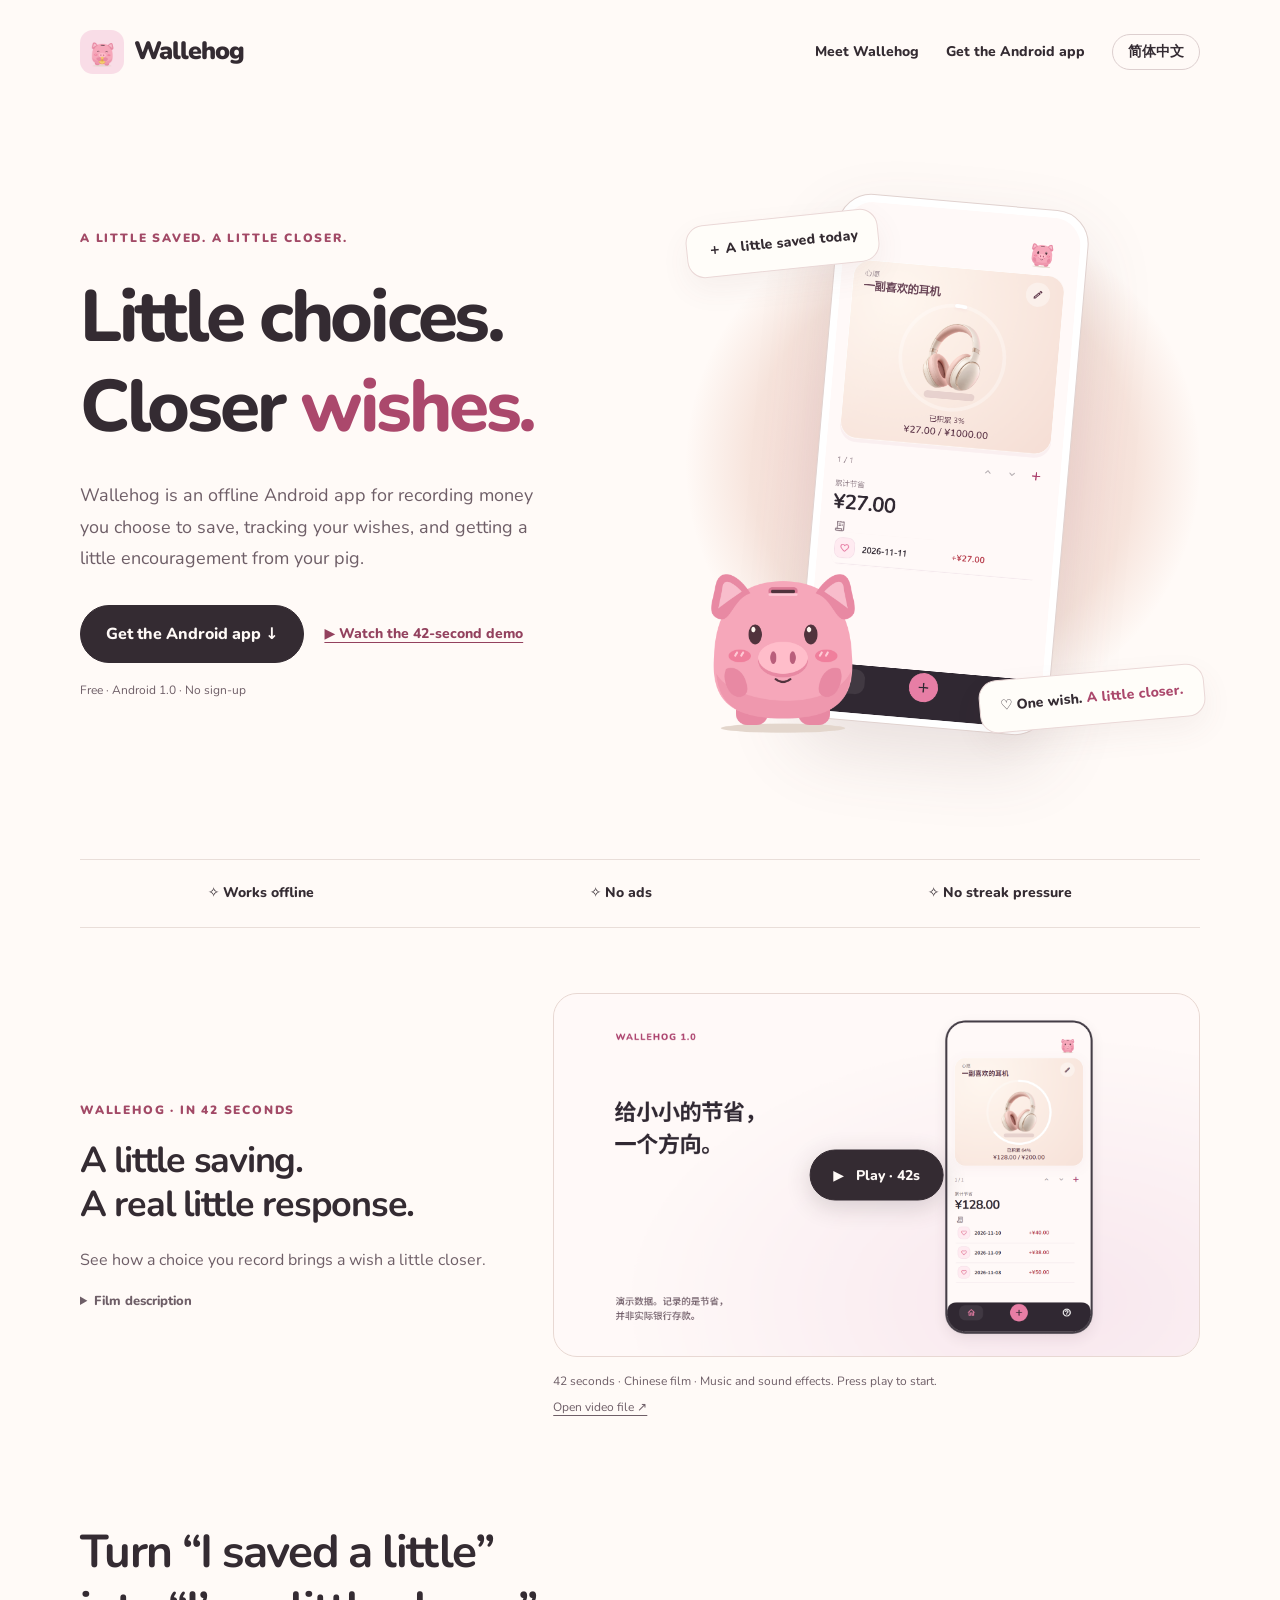
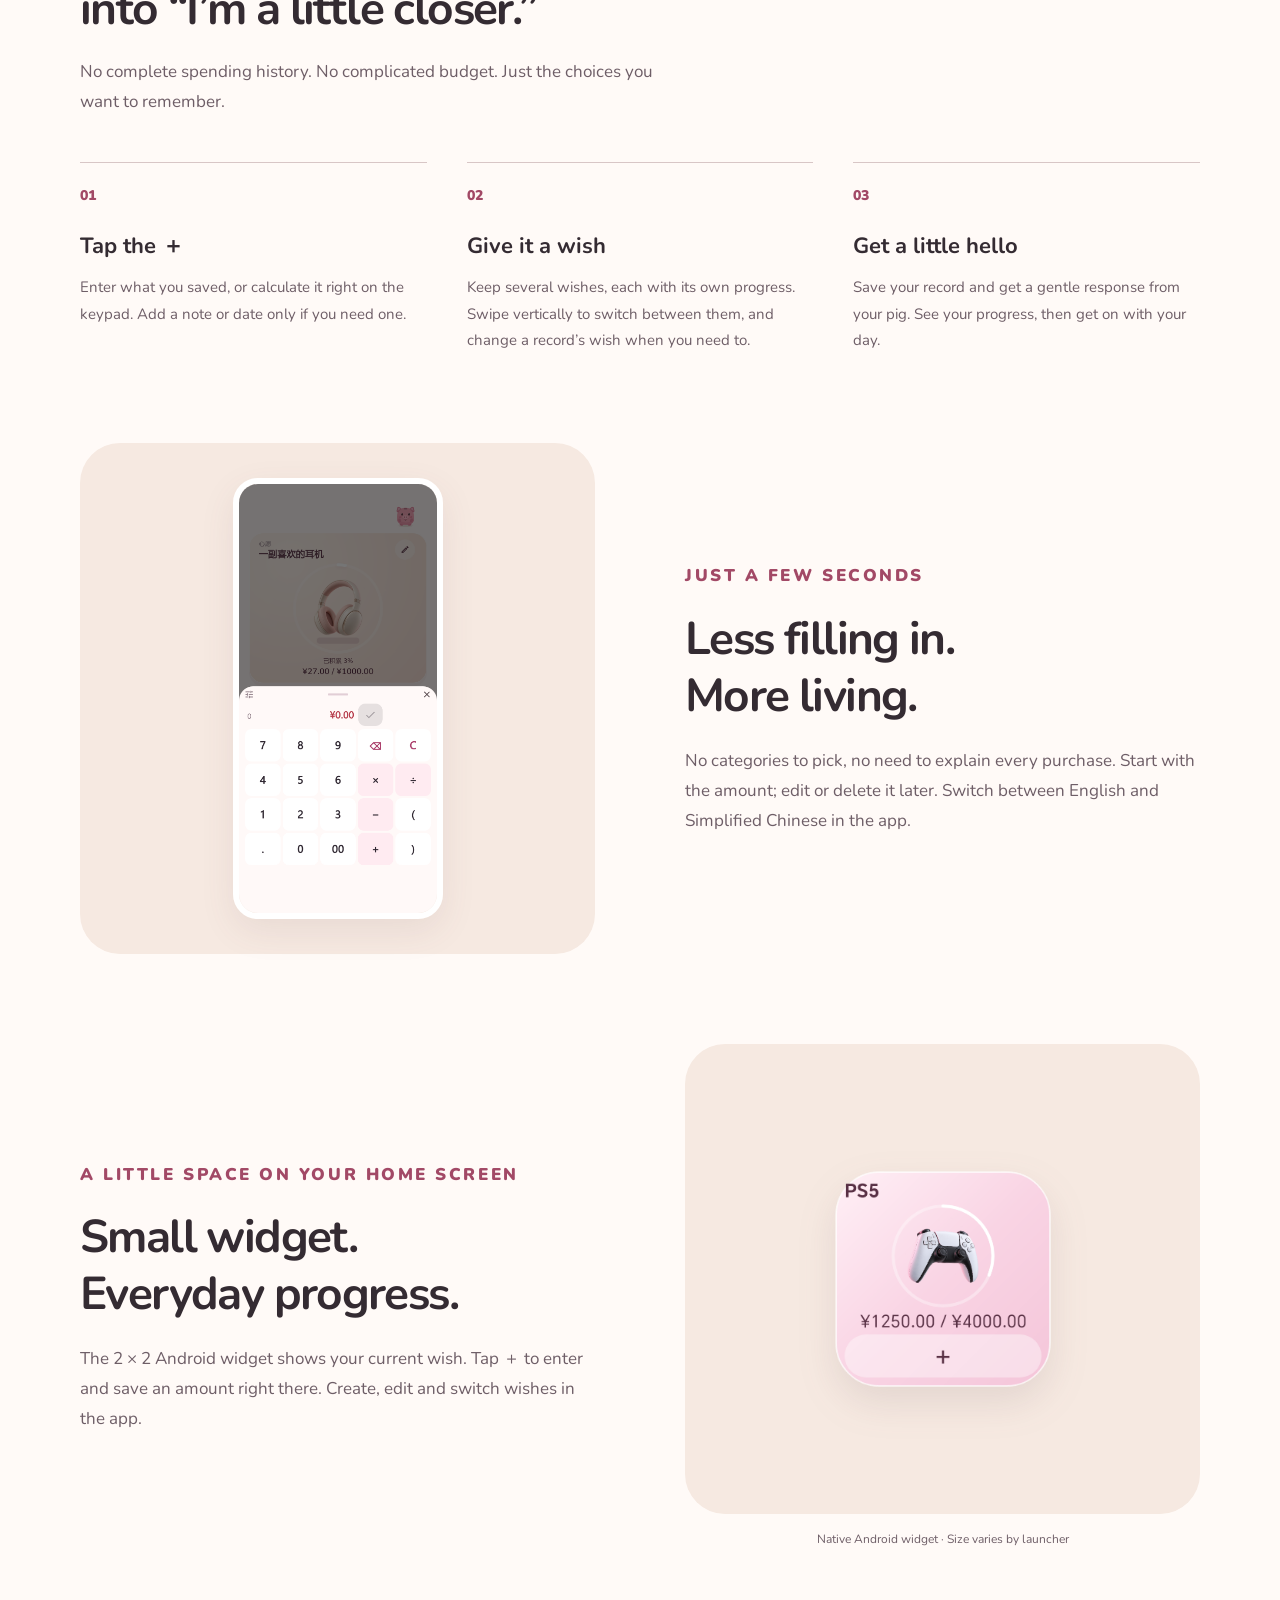
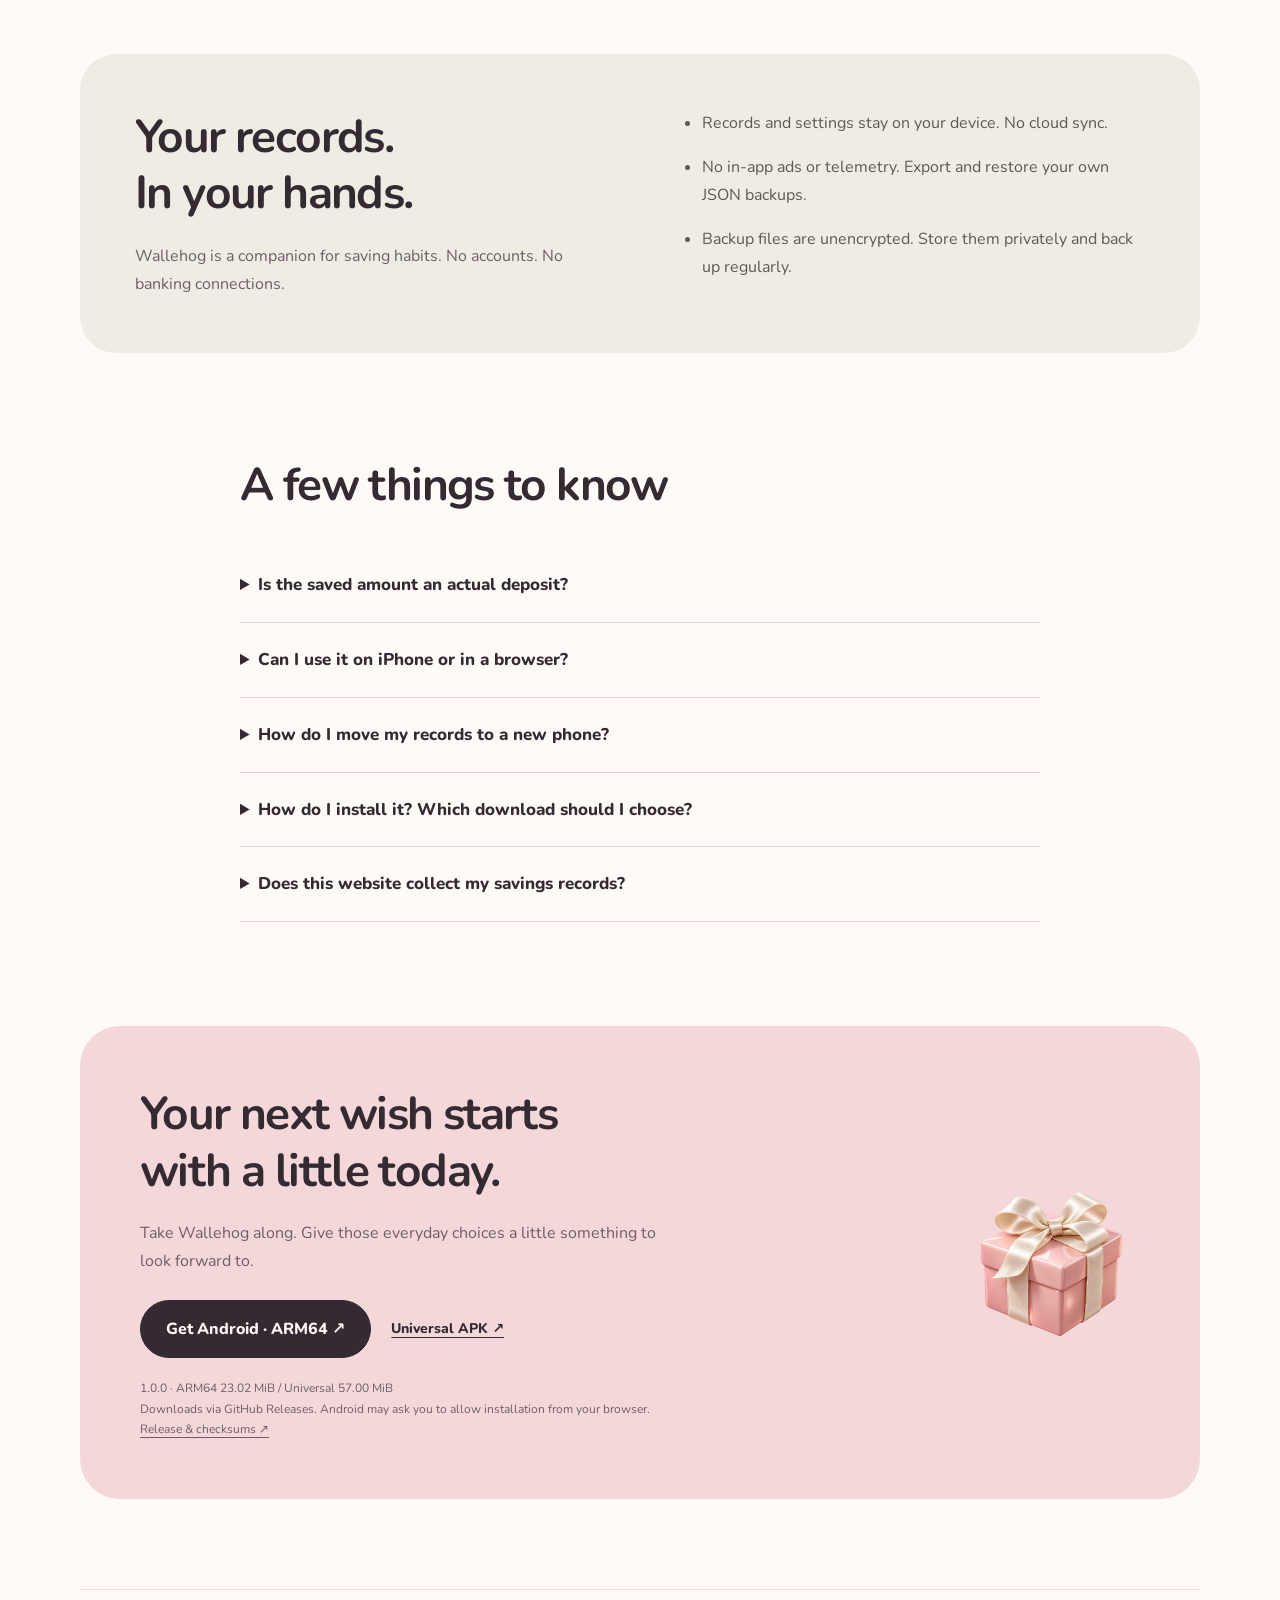
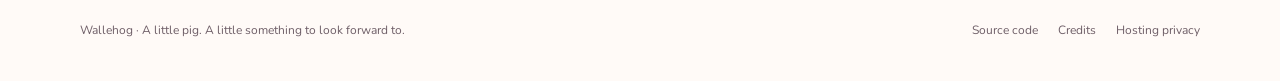
==== commit e84a44a6: "fix(website): improve poster and mobile usability after QA" ====
--- a/website/en/index.html
+++ b/website/en/index.html
@@ -1,3 +1,3 @@
 <!doctype html>
-<html lang="en"><head><meta charset="utf-8"><meta name="viewport" content="width=device-width,initial-scale=1"><title>Wallehog · Little choices. Closer wishes.</title><meta name="description" content="Wallehog is an offline Android app for recording money you choose to save, tracking your wishes, and getting a little encouragement from your pig."><meta name="theme-color" content="#fffaf7"><meta property="og:title" content="Wallehog · Little choices. Closer wishes."><meta property="og:description" content="Wallehog is an offline Android app for recording money you choose to save, tracking your wishes, and getting a little encouragement from your pig."><meta property="og:type" content="website"><meta property="og:image" content="https://naclarb.github.io/Wallehog/assets/home.png"><link rel="alternate" hreflang="zh-CN" href="https://naclarb.github.io/Wallehog/"><link rel="alternate" hreflang="en" href="https://naclarb.github.io/Wallehog/en/"><link rel="icon" href="../assets/icon.png"><link rel="stylesheet" href="../styles.css"><script src="../film.js" defer></script></head>
+<html lang="en"><head><meta charset="utf-8"><meta name="viewport" content="width=device-width,initial-scale=1"><title>Wallehog · Little choices. Closer wishes.</title><meta name="description" content="Wallehog is an offline Android app for recording money you choose to save, tracking your wishes, and getting a little encouragement from your pig."><meta name="theme-color" content="#fffaf7"><meta property="og:title" content="Wallehog · Little choices. Closer wishes."><meta property="og:description" content="Wallehog is an offline Android app for recording money you choose to save, tracking your wishes, and getting a little encouragement from your pig."><meta property="og:type" content="website"><meta property="og:image" content="https://naclarb.github.io/Wallehog/assets/home.png"><link rel="alternate" hreflang="zh-CN" href="https://naclarb.github.io/Wallehog/"><link rel="alternate" hreflang="en" href="https://naclarb.github.io/Wallehog/en/"><link rel="icon" href="../assets/icon.png"><link rel="stylesheet" href="../styles.css?v=qa1"><script src="../film.js?v=qa1" defer></script></head>
 <body><a class="skip" href="#main">Skip to content</a><div class="wrap"><header><a class="brand" href="../"><img src="../assets/icon.png" alt="" class="" width="44" height="44">Wallehog</a><nav aria-label="Main navigation"><a class="desktop" href="#features">Meet Wallehog</a><a class="desktop" href="#download">Get the Android app</a><a class="lang" href="../" lang="zh-CN">简体中文</a></nav></header><main id="main"><section class="hero"><div><p class="eyebrow">A little saved. A little closer.</p><h1>Little choices.<br>Closer <em>wishes.</em></h1><p class="lead">Wallehog is an offline Android app for recording money you choose to save, tracking your wishes, and getting a little encouragement from your pig.</p><div class="actions"><a class="button" href="#download">Get the Android app ↓</a><a class="text-link film-link" href="#film">▶ Watch the 42-second demo</a></div><p class="fine">Free · Android 1.0 · No sign-up</p></div><div class="hero-art"><div class="halo" aria-hidden="true"></div><div class="label label-top">＋ A little saved today</div><div class="phone"><img src="../assets/home.png" alt="Wallehog home screen with a headphone wish, savings progress and a recent record" class="" width="780" height="1688" fetchpriority="high"></div><img class="hero-pig" src="../assets/pig.png" width="800" height="840" alt="Wallehog’s pink folded-ear pig"><div class="label label-bottom">♡ One wish. <span>A little closer.</span></div></div></section><div class="principles"><span>✧ Works offline</span><span>✧ No ads</span><span>✧ No streak pressure</span></div><section class="film" id="film" aria-labelledby="film-title"><div class="film-copy"><p class="eyebrow">Wallehog · In 42 seconds</p><h2 id="film-title">A little saving.<br>A real little response.</h2><p>See how a choice you record brings a wish a little closer.</p><details class="film-description"><summary>Film description</summary><p>A ¥2 saving is recorded against an existing headphone wish. The film shows tapping ＋, entering 2, and confirming. The wish moves from ¥128 / ¥200 (64%) to ¥130 / ¥200 (65%), and the pig responds to the saved record. The ending introduces Wallehog and its Android download. Amounts are illustrative, self-reported savings, not bank deposits. There is music and sound effects, with no spoken dialogue.</p></details></div><div><div class="film-player"><video id="product-film" controls playsinline preload="none" poster="../assets/film-poster.png" width="1920" height="1080" tabindex="0" aria-label="Play the 42-second product demo" aria-describedby="film-status"><source src="../assets/wallehog-1.0.mp4" type="video/mp4"><track kind="captions" src="../assets/film.zh-CN.vtt" srclang="zh-CN" label="简体中文"><track kind="captions" src="../assets/film.en.vtt" srclang="en" label="English">Your browser cannot play this video.</video><button class="play-film" hidden aria-controls="product-film" aria-label="Play the 42-second product demo"><span aria-hidden="true">▶</span> Play · 42s</button></div><p class="film-status fine" id="film-status" role="status" data-playing="Playing · 42-second product demo" data-paused="Paused. Use the player controls to continue." data-ended="Finished. You can replay the film." data-error="Playback failed. Try the video file link below.">42 seconds · Chinese film · Music and sound effects. Press play to start.</p><a class="film-file fine" href="../assets/wallehog-1.0.mp4">Open video file ↗</a></div></section><section class="section" id="features"><div class="section-head"><h2>Turn “I saved a little”<br>into “I’m a little closer.”</h2><p>No complete spending history. No complicated budget. Just the choices you want to remember.</p></div><div class="steps"><article class="step"><span class="number">01</span><h3>Tap the ＋</h3><p>Enter what you saved, or calculate it right on the keypad. Add a note or date only if you need one.</p></article><article class="step"><span class="number">02</span><h3>Give it a wish</h3><p>Keep several wishes, each with its own progress. Swipe vertically to switch between them, and change a record’s wish when you need to.</p></article><article class="step"><span class="number">03</span><h3>Get a little hello</h3><p>Save your record and get a gentle response from your pig. See your progress, then get on with your day.</p></article></div><div class="feature"><div><div class="image-panel"><img src="../assets/calculator.png" alt="Wallehog amount entry keypad" class="entry-img" loading="lazy" width="780" height="1688"></div></div><div class="feature-copy"><p class="eyebrow">Just a few seconds</p><h2>Less filling in.<br>More living.</h2><p>No categories to pick, no need to explain every purchase. Start with the amount; edit or delete it later. Switch between English and Simplified Chinese in the app.</p></div></div><div class="feature"><div class="feature-copy"><p class="eyebrow">A little space on your home screen</p><h2>Small widget.<br>Everyday progress.</h2><p>The 2 × 2 Android widget shows your current wish. Tap ＋ to enter and save an amount right there. Create, edit and switch wishes in the app.</p></div><div><div class="image-panel"><img src="../assets/widget.png" alt="Wallehog Android home-screen widget" class="widget-img" loading="lazy"></div><p class="caption">Native Android widget · Size varies by launcher</p></div></div></section><section class="privacy"><div><h2>Your records.<br>In your hands.</h2><p>Wallehog is a companion for saving habits. No accounts. No banking connections.</p></div><ul><li>Records and settings stay on your device. No cloud sync.</li><li>No in-app ads or telemetry. Export and restore your own JSON backups.</li><li>Backup files are unencrypted. Store them privately and back up regularly.</li></ul></section><section class="section faq"><h2>A few things to know</h2><details><summary>Is the saved amount an actual deposit?</summary><p>No. It is self-reported savings, not a bank balance, actual deposit or spendable funds. Wish progress is encouragement, not proof that a purchase is affordable.</p></details><details><summary>Can I use it on iPhone or in a browser?</summary><p>The current release is an Android app. This is its introduction and download website. No iOS or web app is distributed.</p></details><details><summary>How do I move my records to a new phone?</summary><p>Export a JSON backup from Help on your old device, keep and verify the file, then import it on your new device. There is no account or automatic sync. Back up before uninstalling or clearing app data.</p></details><details><summary>How do I install it? Which download should I choose?</summary><p>Download the APK from GitHub Releases and follow the Android installation prompts. Most newer Android phones can use ARM64 (23.02 MiB). Choose Universal (57.00 MiB) for ARM/x86_64 or if you are unsure. Both have the same features.</p></details><details><summary>Does this website collect my savings records?</summary><p>This site has no record entry, analytics scripts, ads, cookies or third-party font requests. GitHub Pages hosts the site, and GitHub logs visitor IP addresses for security. Your app records are not uploaded to this website.</p></details></section><section class="bottom-space" id="download"><div class="download"><div><h2>Your next wish starts<br>with a little today.</h2><p>Take Wallehog along. Give those everyday choices a little something to look forward to.</p><div class="actions"><a class="button" href="https://github.com/Naclarb/Wallehog/releases/latest/download/Wallehog-Android-arm64.apk">Get Android · ARM64 ↗</a><a class="text-link" href="https://github.com/Naclarb/Wallehog/releases/latest/download/Wallehog-Android.apk">Universal APK ↗</a></div><p class="fine">1.0.0 · ARM64 23.02 MiB / Universal 57.00 MiB<br>Downloads via GitHub Releases. Android may ask you to allow installation from your browser.<br><a href="https://github.com/Naclarb/Wallehog/releases/tag/v1.0.0">Release & checksums ↗</a></p></div><img src="../assets/gift.png" alt="" class="" loading="lazy"></div></section></main><footer><span>Wallehog · A little pig. A little something to look forward to.</span><div><a href="https://github.com/Naclarb/Wallehog">Source code</a><a href="https://github.com/Naclarb/Wallehog/blob/main/docs/public/CREDITS.md">Credits</a><a href="https://docs.github.com/en/site-policy/privacy-policies/github-privacy-statement">Hosting privacy</a></div></footer></div></body></html>
--- a/website/styles.css
+++ b/website/styles.css
@@ -140,3 +140,10 @@
 
 .film-player:focus-within{outline:3px solid #9b365c;outline-offset:5px}
 @media(max-width:620px){.download h2{font-size:clamp(24px,6.7vw,28px)}}
+
+/* Final QA: readable supporting text and touch targets; locked composition retained. */
+@media(max-width:620px){
+.fine,.caption,footer,.film-status,.film-description summary,.film-description p{font-size:14px}
+.brand,.lang,.text-link,.film-file,.download .fine a,footer a{min-height:44px;display:inline-flex;align-items:center}
+.faq summary,.film-description summary{min-height:44px;padding:7px 0}
+}
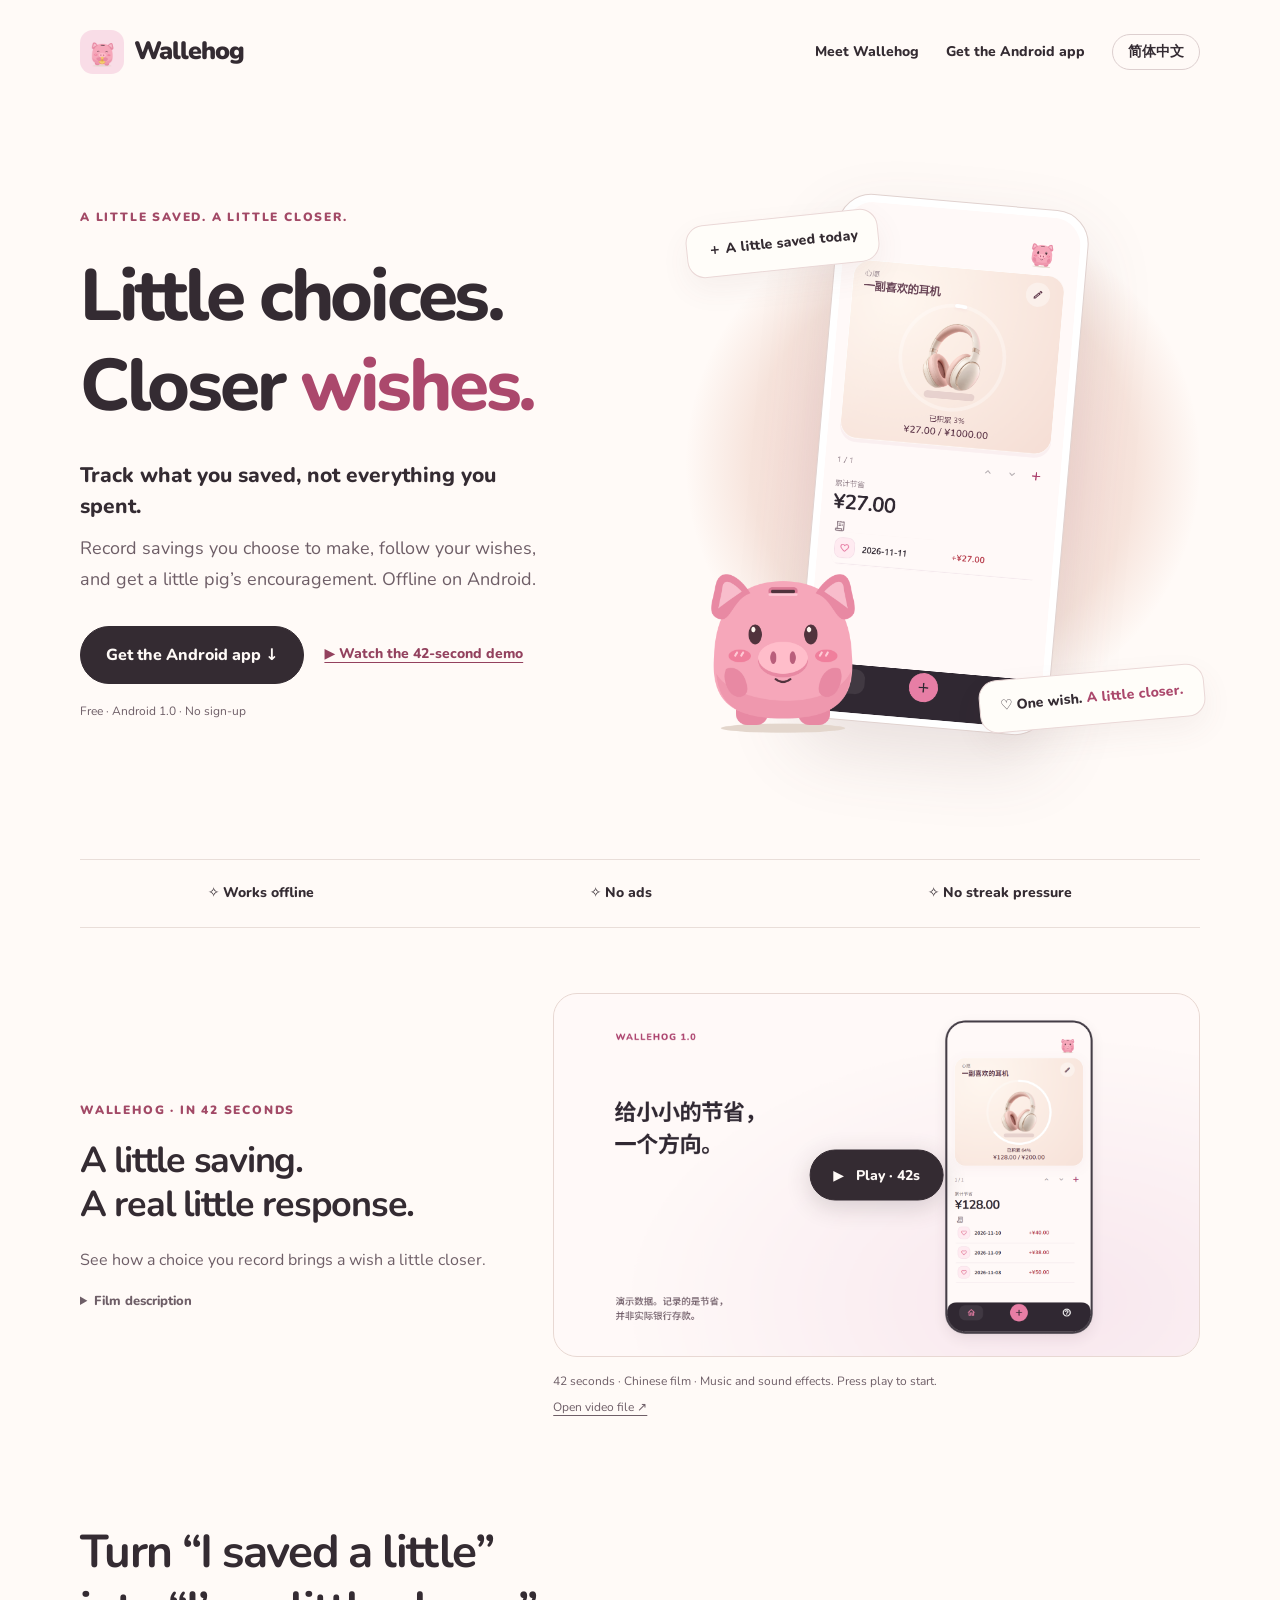
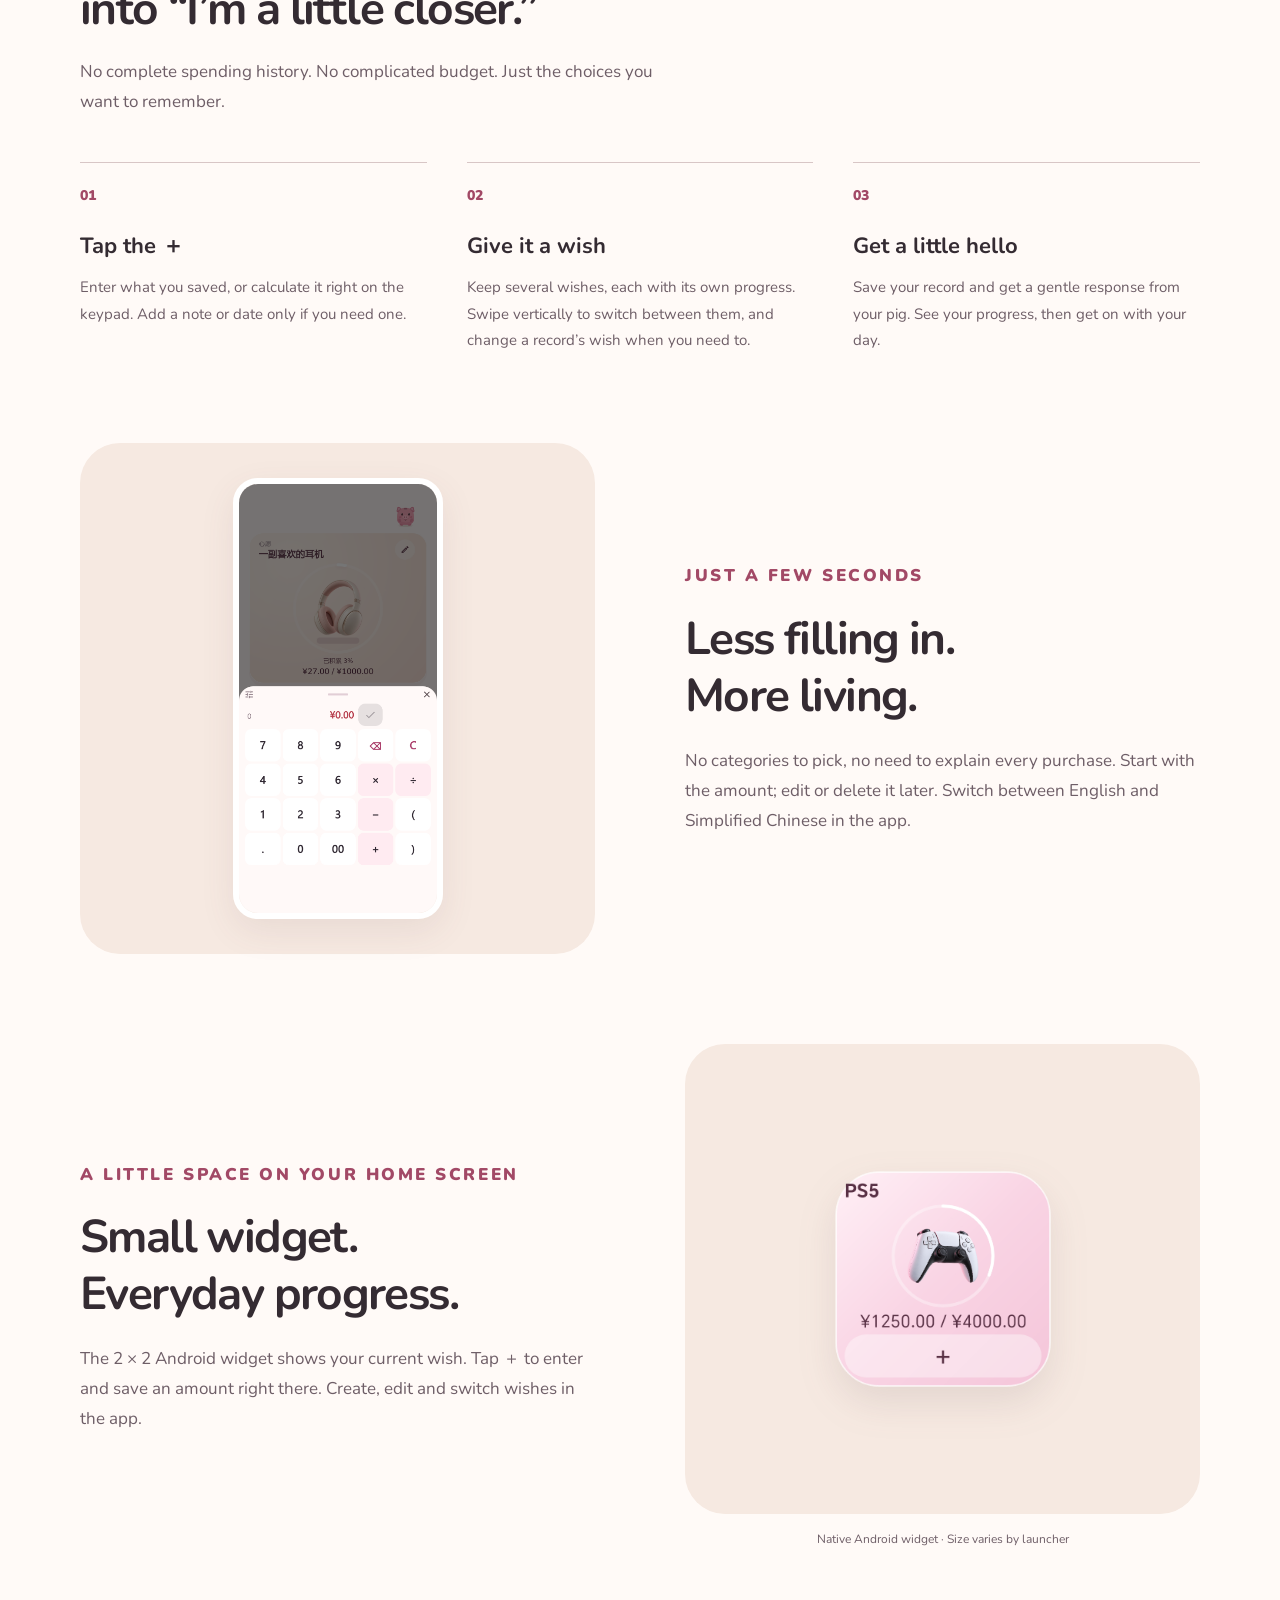
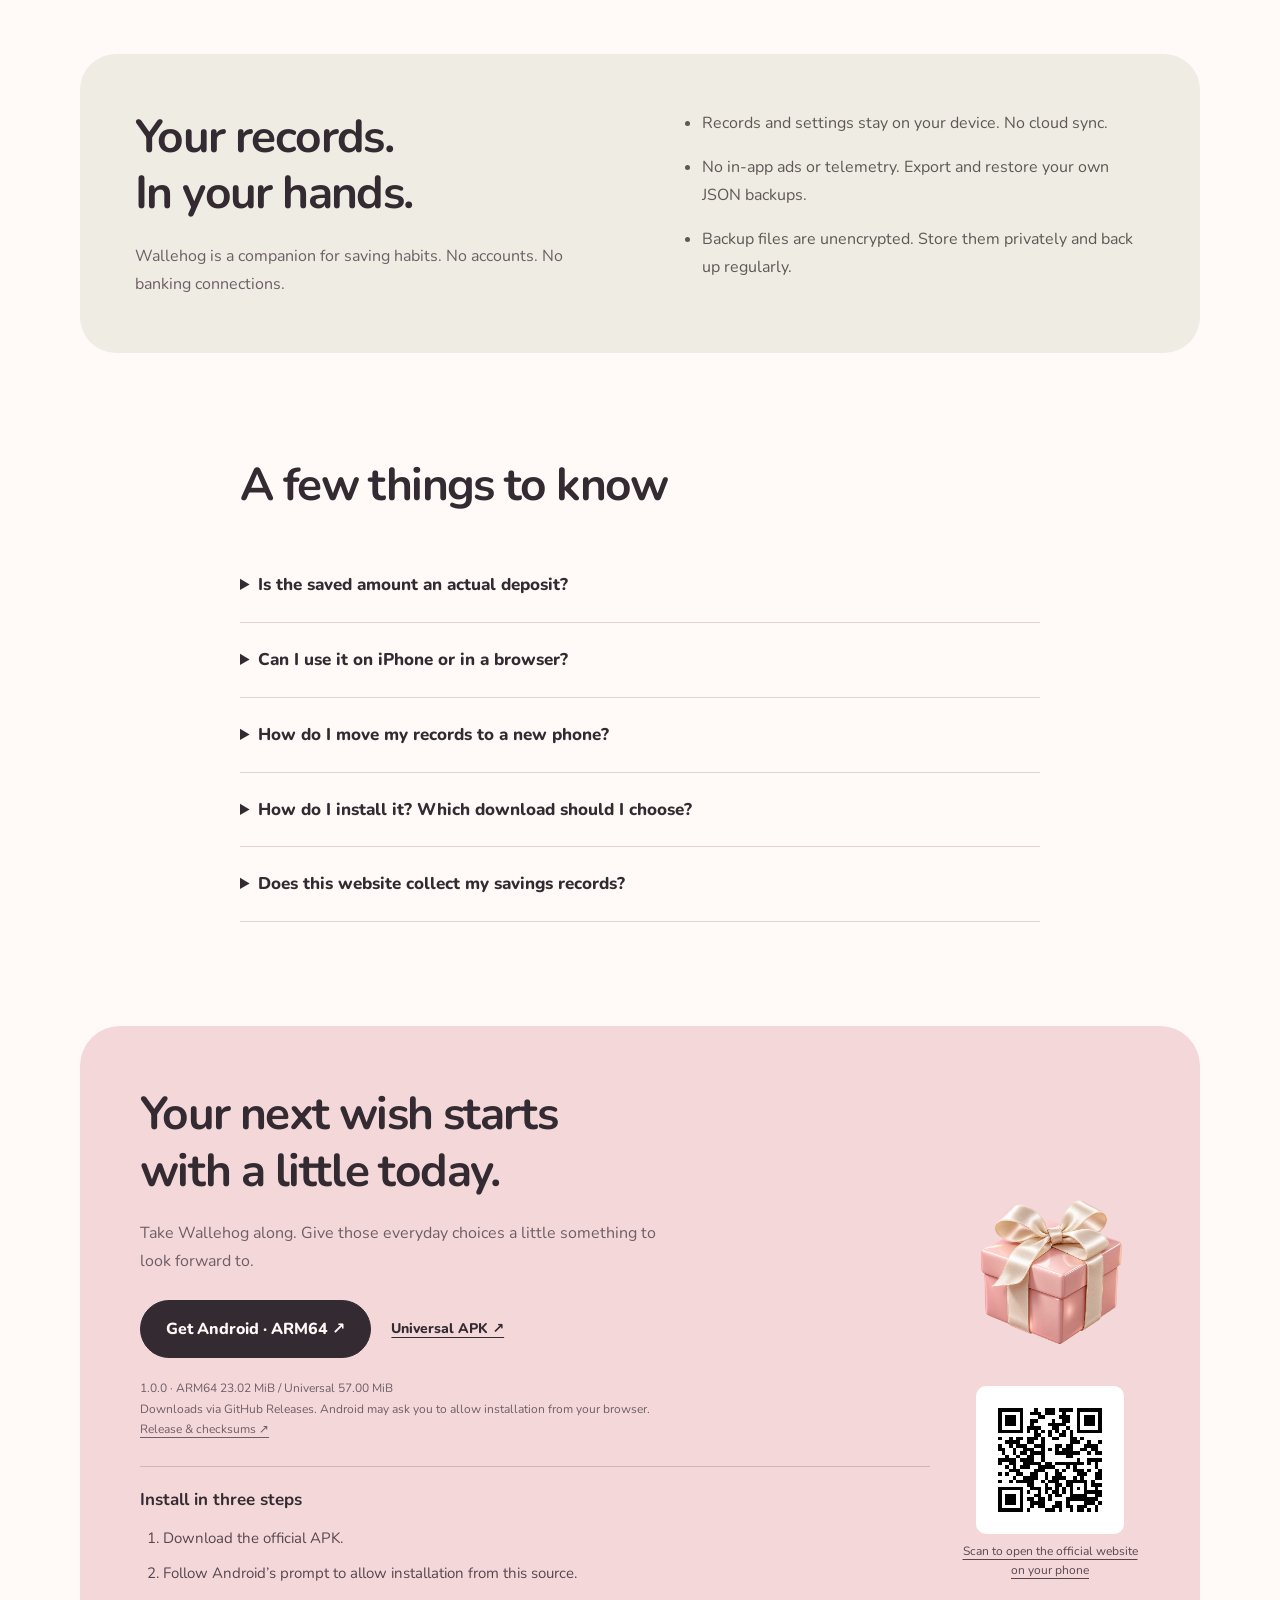
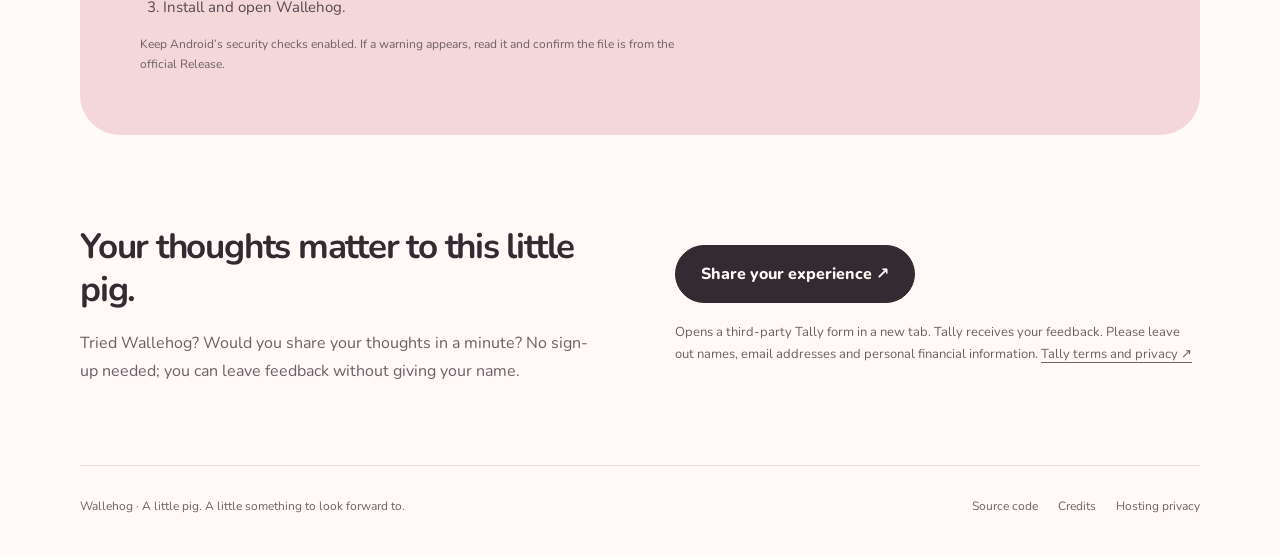
==== commit ad036df3: "feat(website): clarify savings and add anonymous feedback" ====
--- a/website/en/index.html
+++ b/website/en/index.html
@@ -1,3 +1,3 @@
 <!doctype html>
-<html lang="en"><head><meta charset="utf-8"><meta name="viewport" content="width=device-width,initial-scale=1"><title>Wallehog · Little choices. Closer wishes.</title><meta name="description" content="Wallehog is an offline Android app for recording money you choose to save, tracking your wishes, and getting a little encouragement from your pig."><meta name="theme-color" content="#fffaf7"><meta property="og:title" content="Wallehog · Little choices. Closer wishes."><meta property="og:description" content="Wallehog is an offline Android app for recording money you choose to save, tracking your wishes, and getting a little encouragement from your pig."><meta property="og:type" content="website"><meta property="og:image" content="https://naclarb.github.io/Wallehog/assets/home.png"><link rel="alternate" hreflang="zh-CN" href="https://naclarb.github.io/Wallehog/"><link rel="alternate" hreflang="en" href="https://naclarb.github.io/Wallehog/en/"><link rel="icon" href="../assets/icon.png"><link rel="stylesheet" href="../styles.css?v=qa1"><script src="../film.js?v=qa1" defer></script></head>
-<body><a class="skip" href="#main">Skip to content</a><div class="wrap"><header><a class="brand" href="../"><img src="../assets/icon.png" alt="" class="" width="44" height="44">Wallehog</a><nav aria-label="Main navigation"><a class="desktop" href="#features">Meet Wallehog</a><a class="desktop" href="#download">Get the Android app</a><a class="lang" href="../" lang="zh-CN">简体中文</a></nav></header><main id="main"><section class="hero"><div><p class="eyebrow">A little saved. A little closer.</p><h1>Little choices.<br>Closer <em>wishes.</em></h1><p class="lead">Wallehog is an offline Android app for recording money you choose to save, tracking your wishes, and getting a little encouragement from your pig.</p><div class="actions"><a class="button" href="#download">Get the Android app ↓</a><a class="text-link film-link" href="#film">▶ Watch the 42-second demo</a></div><p class="fine">Free · Android 1.0 · No sign-up</p></div><div class="hero-art"><div class="halo" aria-hidden="true"></div><div class="label label-top">＋ A little saved today</div><div class="phone"><img src="../assets/home.png" alt="Wallehog home screen with a headphone wish, savings progress and a recent record" class="" width="780" height="1688" fetchpriority="high"></div><img class="hero-pig" src="../assets/pig.png" width="800" height="840" alt="Wallehog’s pink folded-ear pig"><div class="label label-bottom">♡ One wish. <span>A little closer.</span></div></div></section><div class="principles"><span>✧ Works offline</span><span>✧ No ads</span><span>✧ No streak pressure</span></div><section class="film" id="film" aria-labelledby="film-title"><div class="film-copy"><p class="eyebrow">Wallehog · In 42 seconds</p><h2 id="film-title">A little saving.<br>A real little response.</h2><p>See how a choice you record brings a wish a little closer.</p><details class="film-description"><summary>Film description</summary><p>A ¥2 saving is recorded against an existing headphone wish. The film shows tapping ＋, entering 2, and confirming. The wish moves from ¥128 / ¥200 (64%) to ¥130 / ¥200 (65%), and the pig responds to the saved record. The ending introduces Wallehog and its Android download. Amounts are illustrative, self-reported savings, not bank deposits. There is music and sound effects, with no spoken dialogue.</p></details></div><div><div class="film-player"><video id="product-film" controls playsinline preload="none" poster="../assets/film-poster.png" width="1920" height="1080" tabindex="0" aria-label="Play the 42-second product demo" aria-describedby="film-status"><source src="../assets/wallehog-1.0.mp4" type="video/mp4"><track kind="captions" src="../assets/film.zh-CN.vtt" srclang="zh-CN" label="简体中文"><track kind="captions" src="../assets/film.en.vtt" srclang="en" label="English">Your browser cannot play this video.</video><button class="play-film" hidden aria-controls="product-film" aria-label="Play the 42-second product demo"><span aria-hidden="true">▶</span> Play · 42s</button></div><p class="film-status fine" id="film-status" role="status" data-playing="Playing · 42-second product demo" data-paused="Paused. Use the player controls to continue." data-ended="Finished. You can replay the film." data-error="Playback failed. Try the video file link below.">42 seconds · Chinese film · Music and sound effects. Press play to start.</p><a class="film-file fine" href="../assets/wallehog-1.0.mp4">Open video file ↗</a></div></section><section class="section" id="features"><div class="section-head"><h2>Turn “I saved a little”<br>into “I’m a little closer.”</h2><p>No complete spending history. No complicated budget. Just the choices you want to remember.</p></div><div class="steps"><article class="step"><span class="number">01</span><h3>Tap the ＋</h3><p>Enter what you saved, or calculate it right on the keypad. Add a note or date only if you need one.</p></article><article class="step"><span class="number">02</span><h3>Give it a wish</h3><p>Keep several wishes, each with its own progress. Swipe vertically to switch between them, and change a record’s wish when you need to.</p></article><article class="step"><span class="number">03</span><h3>Get a little hello</h3><p>Save your record and get a gentle response from your pig. See your progress, then get on with your day.</p></article></div><div class="feature"><div><div class="image-panel"><img src="../assets/calculator.png" alt="Wallehog amount entry keypad" class="entry-img" loading="lazy" width="780" height="1688"></div></div><div class="feature-copy"><p class="eyebrow">Just a few seconds</p><h2>Less filling in.<br>More living.</h2><p>No categories to pick, no need to explain every purchase. Start with the amount; edit or delete it later. Switch between English and Simplified Chinese in the app.</p></div></div><div class="feature"><div class="feature-copy"><p class="eyebrow">A little space on your home screen</p><h2>Small widget.<br>Everyday progress.</h2><p>The 2 × 2 Android widget shows your current wish. Tap ＋ to enter and save an amount right there. Create, edit and switch wishes in the app.</p></div><div><div class="image-panel"><img src="../assets/widget.png" alt="Wallehog Android home-screen widget" class="widget-img" loading="lazy"></div><p class="caption">Native Android widget · Size varies by launcher</p></div></div></section><section class="privacy"><div><h2>Your records.<br>In your hands.</h2><p>Wallehog is a companion for saving habits. No accounts. No banking connections.</p></div><ul><li>Records and settings stay on your device. No cloud sync.</li><li>No in-app ads or telemetry. Export and restore your own JSON backups.</li><li>Backup files are unencrypted. Store them privately and back up regularly.</li></ul></section><section class="section faq"><h2>A few things to know</h2><details><summary>Is the saved amount an actual deposit?</summary><p>No. It is self-reported savings, not a bank balance, actual deposit or spendable funds. Wish progress is encouragement, not proof that a purchase is affordable.</p></details><details><summary>Can I use it on iPhone or in a browser?</summary><p>The current release is an Android app. This is its introduction and download website. No iOS or web app is distributed.</p></details><details><summary>How do I move my records to a new phone?</summary><p>Export a JSON backup from Help on your old device, keep and verify the file, then import it on your new device. There is no account or automatic sync. Back up before uninstalling or clearing app data.</p></details><details><summary>How do I install it? Which download should I choose?</summary><p>Download the APK from GitHub Releases and follow the Android installation prompts. Most newer Android phones can use ARM64 (23.02 MiB). Choose Universal (57.00 MiB) for ARM/x86_64 or if you are unsure. Both have the same features.</p></details><details><summary>Does this website collect my savings records?</summary><p>This site has no record entry, analytics scripts, ads, cookies or third-party font requests. GitHub Pages hosts the site, and GitHub logs visitor IP addresses for security. Your app records are not uploaded to this website.</p></details></section><section class="bottom-space" id="download"><div class="download"><div><h2>Your next wish starts<br>with a little today.</h2><p>Take Wallehog along. Give those everyday choices a little something to look forward to.</p><div class="actions"><a class="button" href="https://github.com/Naclarb/Wallehog/releases/latest/download/Wallehog-Android-arm64.apk">Get Android · ARM64 ↗</a><a class="text-link" href="https://github.com/Naclarb/Wallehog/releases/latest/download/Wallehog-Android.apk">Universal APK ↗</a></div><p class="fine">1.0.0 · ARM64 23.02 MiB / Universal 57.00 MiB<br>Downloads via GitHub Releases. Android may ask you to allow installation from your browser.<br><a href="https://github.com/Naclarb/Wallehog/releases/tag/v1.0.0">Release & checksums ↗</a></p></div><img src="../assets/gift.png" alt="" class="" loading="lazy"></div></section></main><footer><span>Wallehog · A little pig. A little something to look forward to.</span><div><a href="https://github.com/Naclarb/Wallehog">Source code</a><a href="https://github.com/Naclarb/Wallehog/blob/main/docs/public/CREDITS.md">Credits</a><a href="https://docs.github.com/en/site-policy/privacy-policies/github-privacy-statement">Hosting privacy</a></div></footer></div></body></html>+<html lang="en"><head><meta charset="utf-8"><meta name="viewport" content="width=device-width,initial-scale=1"><title>Wallehog · Little choices. Closer wishes.</title><meta name="description" content="Wallehog is an offline Android app for recording money you choose to save, tracking your wishes, and getting a little encouragement from your pig."><meta name="theme-color" content="#fffaf7"><meta property="og:title" content="Wallehog · Little choices. Closer wishes."><meta property="og:description" content="Wallehog is an offline Android app for recording money you choose to save, tracking your wishes, and getting a little encouragement from your pig."><meta property="og:type" content="website"><meta property="og:image" content="https://naclarb.github.io/Wallehog/assets/home.png"><link rel="alternate" hreflang="zh-CN" href="https://naclarb.github.io/Wallehog/"><link rel="alternate" hreflang="en" href="https://naclarb.github.io/Wallehog/en/"><link rel="icon" href="../assets/icon.png"><link rel="stylesheet" href="../styles.css?v=growth1"><script src="../film.js?v=qa1" defer></script><script src="../pig.js?v=2" defer></script></head>
+<body><a class="skip" href="#main">Skip to content</a><div class="wrap"><header><a class="brand" href="../"><img src="../assets/icon.png" alt="" class="" width="44" height="44">Wallehog</a><nav aria-label="Main navigation"><a class="desktop" href="#features">Meet Wallehog</a><a class="desktop" href="#download">Get the Android app</a><a class="lang" href="../" lang="zh-CN">简体中文</a></nav></header><main id="main"><section class="hero"><div><p class="eyebrow">A little saved. A little closer.</p><h1>Little choices.<br>Closer <em>wishes.</em></h1><p class="lead"><strong class="positioning">Track what you saved, not everything you spent.</strong><span>Record savings you choose to make, follow your wishes, and get a little pig’s encouragement. Offline on Android.</span></p><div class="actions"><a class="button" href="#download">Get the Android app ↓</a><a class="text-link film-link" href="#film">▶ Watch the 42-second demo</a></div><p class="fine">Free · Android 1.0 · No sign-up</p></div><div class="hero-art"><div class="halo" aria-hidden="true"></div><div class="label label-top">＋ A little saved today</div><div class="phone"><img src="../assets/home.png" alt="Wallehog home screen with a headphone wish, savings progress and a recent record" class="" width="780" height="1688" fetchpriority="high"></div><div class="hero-pig"><img src="../assets/pig.png" width="800" height="840" alt=""><button class="pig-touch" type="button" aria-label="Pat the pig to make it hop" hidden></button></div><div class="label label-bottom">♡ One wish. <span>A little closer.</span></div></div></section><div class="principles"><span>✧ Works offline</span><span>✧ No ads</span><span>✧ No streak pressure</span></div><section class="film" id="film" aria-labelledby="film-title"><div class="film-copy"><p class="eyebrow">Wallehog · In 42 seconds</p><h2 id="film-title">A little saving.<br>A real little response.</h2><p>See how a choice you record brings a wish a little closer.</p><details class="film-description"><summary>Film description</summary><p>A ¥2 saving is recorded against an existing headphone wish. The film shows tapping ＋, entering 2, and confirming. The wish moves from ¥128 / ¥200 (64%) to ¥130 / ¥200 (65%), and the pig responds to the saved record. The ending introduces Wallehog and its Android download. Amounts are illustrative, self-reported savings, not bank deposits. There is music and sound effects, with no spoken dialogue.</p></details></div><div><div class="film-player"><video id="product-film" controls playsinline preload="none" poster="../assets/film-poster.png" width="1920" height="1080" tabindex="0" aria-label="Play the 42-second product demo" aria-describedby="film-status"><source src="../assets/wallehog-1.0.mp4" type="video/mp4"><track kind="captions" src="../assets/film.zh-CN.vtt" srclang="zh-CN" label="简体中文"><track kind="captions" src="../assets/film.en.vtt" srclang="en" label="English">Your browser cannot play this video.</video><button class="play-film" hidden aria-controls="product-film" aria-label="Play the 42-second product demo"><span aria-hidden="true">▶</span> Play · 42s</button></div><p class="film-status fine" id="film-status" role="status" data-playing="Playing · 42-second product demo" data-paused="Paused. Use the player controls to continue." data-ended="Finished. You can replay the film." data-error="Playback failed. Try the video file link below.">42 seconds · Chinese film · Music and sound effects. Press play to start.</p><a class="film-file fine" href="../assets/wallehog-1.0.mp4">Open video file ↗</a></div></section><section class="section" id="features"><div class="section-head"><h2>Turn “I saved a little”<br>into “I’m a little closer.”</h2><p>No complete spending history. No complicated budget. Just the choices you want to remember.</p></div><div class="steps"><article class="step"><span class="number">01</span><h3>Tap the ＋</h3><p>Enter what you saved, or calculate it right on the keypad. Add a note or date only if you need one.</p></article><article class="step"><span class="number">02</span><h3>Give it a wish</h3><p>Keep several wishes, each with its own progress. Swipe vertically to switch between them, and change a record’s wish when you need to.</p></article><article class="step"><span class="number">03</span><h3>Get a little hello</h3><p>Save your record and get a gentle response from your pig. See your progress, then get on with your day.</p></article></div><div class="feature"><div><div class="image-panel"><img src="../assets/calculator.png" alt="Wallehog amount entry keypad" class="entry-img" loading="lazy" width="780" height="1688"></div></div><div class="feature-copy"><p class="eyebrow">Just a few seconds</p><h2>Less filling in.<br>More living.</h2><p>No categories to pick, no need to explain every purchase. Start with the amount; edit or delete it later. Switch between English and Simplified Chinese in the app.</p></div></div><div class="feature"><div class="feature-copy"><p class="eyebrow">A little space on your home screen</p><h2>Small widget.<br>Everyday progress.</h2><p>The 2 × 2 Android widget shows your current wish. Tap ＋ to enter and save an amount right there. Create, edit and switch wishes in the app.</p></div><div><div class="image-panel"><img src="../assets/widget.png" alt="Wallehog Android home-screen widget" class="widget-img" loading="lazy"></div><p class="caption">Native Android widget · Size varies by launcher</p></div></div></section><section class="privacy"><div><h2>Your records.<br>In your hands.</h2><p>Wallehog is a companion for saving habits. No accounts. No banking connections.</p></div><ul><li>Records and settings stay on your device. No cloud sync.</li><li>No in-app ads or telemetry. Export and restore your own JSON backups.</li><li>Backup files are unencrypted. Store them privately and back up regularly.</li></ul></section><section class="section faq"><h2>A few things to know</h2><details><summary>Is the saved amount an actual deposit?</summary><p>No. It is self-reported savings, not a bank balance, actual deposit or spendable funds. Wish progress is encouragement, not proof that a purchase is affordable.</p></details><details><summary>Can I use it on iPhone or in a browser?</summary><p>The current release is an Android app. This is its introduction and download website. No iOS or web app is distributed.</p></details><details><summary>How do I move my records to a new phone?</summary><p>Export a JSON backup from Help on your old device, keep and verify the file, then import it on your new device. There is no account or automatic sync. Back up before uninstalling or clearing app data.</p></details><details><summary>How do I install it? Which download should I choose?</summary><p>Download the APK from GitHub Releases and follow the Android installation prompts. Most newer Android phones can use ARM64 (23.02 MiB). Choose Universal (57.00 MiB) for ARM/x86_64 or if you are unsure. Both have the same features.</p></details><details><summary>Does this website collect my savings records?</summary><p>This site has no record entry, analytics scripts, ads, cookies or third-party font requests. GitHub Pages hosts the site, and GitHub logs visitor IP addresses for security. Your app records are not uploaded to this website. Feedback opens a separate third-party Tally form; Tally processes the submitted feedback. Do not include personal financial information.</p></details></section><section class="bottom-space" id="download"><div class="download"><div><h2>Your next wish starts<br>with a little today.</h2><p>Take Wallehog along. Give those everyday choices a little something to look forward to.</p><div class="actions"><a class="button" href="https://github.com/Naclarb/Wallehog/releases/latest/download/Wallehog-Android-arm64.apk">Get Android · ARM64 ↗</a><a class="text-link" href="https://github.com/Naclarb/Wallehog/releases/latest/download/Wallehog-Android.apk">Universal APK ↗</a></div><p class="fine">1.0.0 · ARM64 23.02 MiB / Universal 57.00 MiB<br>Downloads via GitHub Releases. Android may ask you to allow installation from your browser.<br><a href="https://github.com/Naclarb/Wallehog/releases/tag/v1.0.0">Release & checksums ↗</a></p><div class="installation"><h3>Install in three steps</h3><ol><li>Download the official APK.</li><li>Follow Android’s prompt to allow installation from this source.</li><li>Install and open Wallehog.</li></ol><p class="fine">Keep Android’s security checks enabled. If a warning appears, read it and confirm the file is from the official Release.</p></div></div><div class="download-visual"><img src="../assets/gift.png" alt="" loading="lazy"><a class="qr-link" href="https://naclarb.github.io/Wallehog/en/"><img class="site-qr" src="../assets/site-qr-en.svg" width="148" height="148" alt="Wallehog official website QR code" loading="lazy"><span>Scan to open the official website on your phone</span></a></div></div></section><section class="feedback" id="feedback" aria-labelledby="feedback-title"><div><h2 id="feedback-title">Your thoughts matter to this little pig.</h2><p>Tried Wallehog? Would you share your thoughts in a minute? No sign-up needed; you can leave feedback without giving your name.</p></div><div><a class="button" href="https://tally.so/r/7XL0ja" target="_blank" rel="noopener noreferrer" aria-describedby="feedback-note">Share your experience ↗</a><p class="fine" id="feedback-note">Opens a third-party Tally form in a new tab. Tally receives your feedback. Please leave out names, email addresses and personal financial information. <a href="https://tally.so/help/terms-and-privacy" target="_blank" rel="noopener noreferrer">Tally terms and privacy ↗</a></p></div></section></main><footer><span>Wallehog · A little pig. A little something to look forward to.</span><div><a href="https://github.com/Naclarb/Wallehog">Source code</a><a href="https://github.com/Naclarb/Wallehog/blob/main/docs/public/CREDITS.md">Credits</a><a href="https://docs.github.com/en/site-policy/privacy-policies/github-privacy-statement">Hosting privacy</a></div></footer></div></body></html>
--- a/website/styles.css
+++ b/website/styles.css
@@ -147,3 +147,26 @@
 .brand,.lang,.text-link,.film-file,.download .fine a,footer a{min-height:44px;display:inline-flex;align-items:center}
 .faq summary,.film-description summary{min-height:44px;padding:7px 0}
 }
+
+/* Keep the existing character position and animate only its image. */
+.hero-pig{line-height:0}
+.pig-touch{position:absolute;left:18%;top:18%;width:64%;height:72%;padding:0;border:0;background:transparent;cursor:pointer;pointer-events:auto;touch-action:manipulation;border-radius:42%}
+.hero-pig img{width:100%;height:auto;pointer-events:none}
+.pig-touch:focus-visible{outline:3px solid #9b365c;outline-offset:4px}
+.hero-pig:active img{filter:brightness(.97)}
+
+/* Focused postlaunch copy, install help and external feedback. */
+.positioning{display:block;color:#342b32;font-size:21px;line-height:1.5;font-weight:800;margin-bottom:10px}
+.installation{margin-top:27px;border-top:1px solid #d4b4b8;padding-top:23px}
+.installation h3{font-size:17px}
+.installation ol{padding-left:23px;margin:14px 0 0;color:#57464f;font-size:15px}
+.installation li+li{margin-top:8px}
+.download .installation .fine{margin:14px 0 0}
+.download-visual{display:flex;flex-direction:column;align-items:center;gap:25px;width:180px}
+.qr-link{display:flex;flex-direction:column;align-items:center;gap:8px;text-align:center;font-size:12px;line-height:1.6;color:#57464f}
+.download .site-qr{width:148px;height:148px;border-radius:10px;border:8px solid white;background:white}
+.feedback{display:grid;grid-template-columns:1fr 1fr;align-items:center;gap:70px;padding:0 0 80px}
+.feedback h2{font-size:clamp(27px,3vw,35px)}
+.feedback p{margin-top:18px;max-width:520px;font-size:16px}
+.feedback .fine{font-size:13px}
+@media(max-width:620px){.positioning{font-size:19px}.download-visual{display:none}.feedback{grid-template-columns:1fr;gap:24px;padding-bottom:60px}.feedback h2{font-size:27px}.feedback .fine{font-size:14px}.feedback .fine a{display:inline-flex;align-items:center;min-height:44px}.installation ol{font-size:15px}}
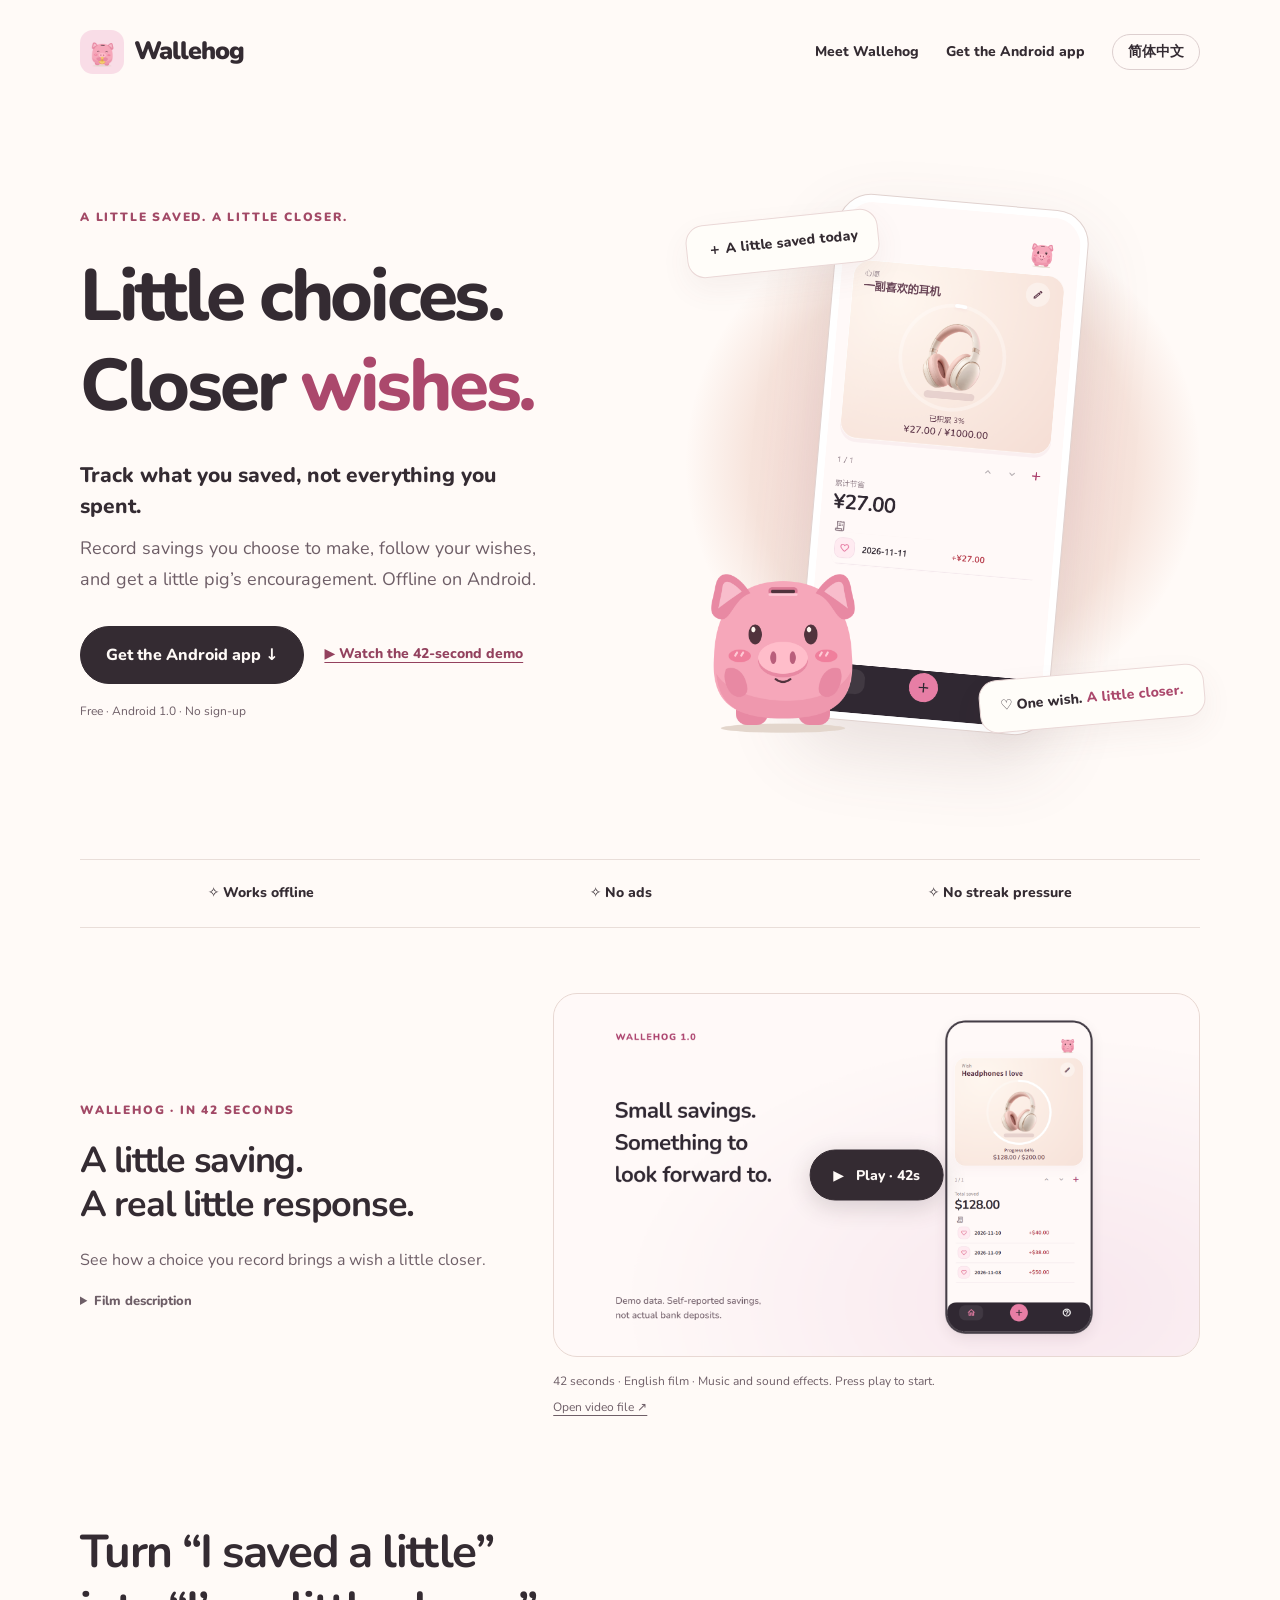
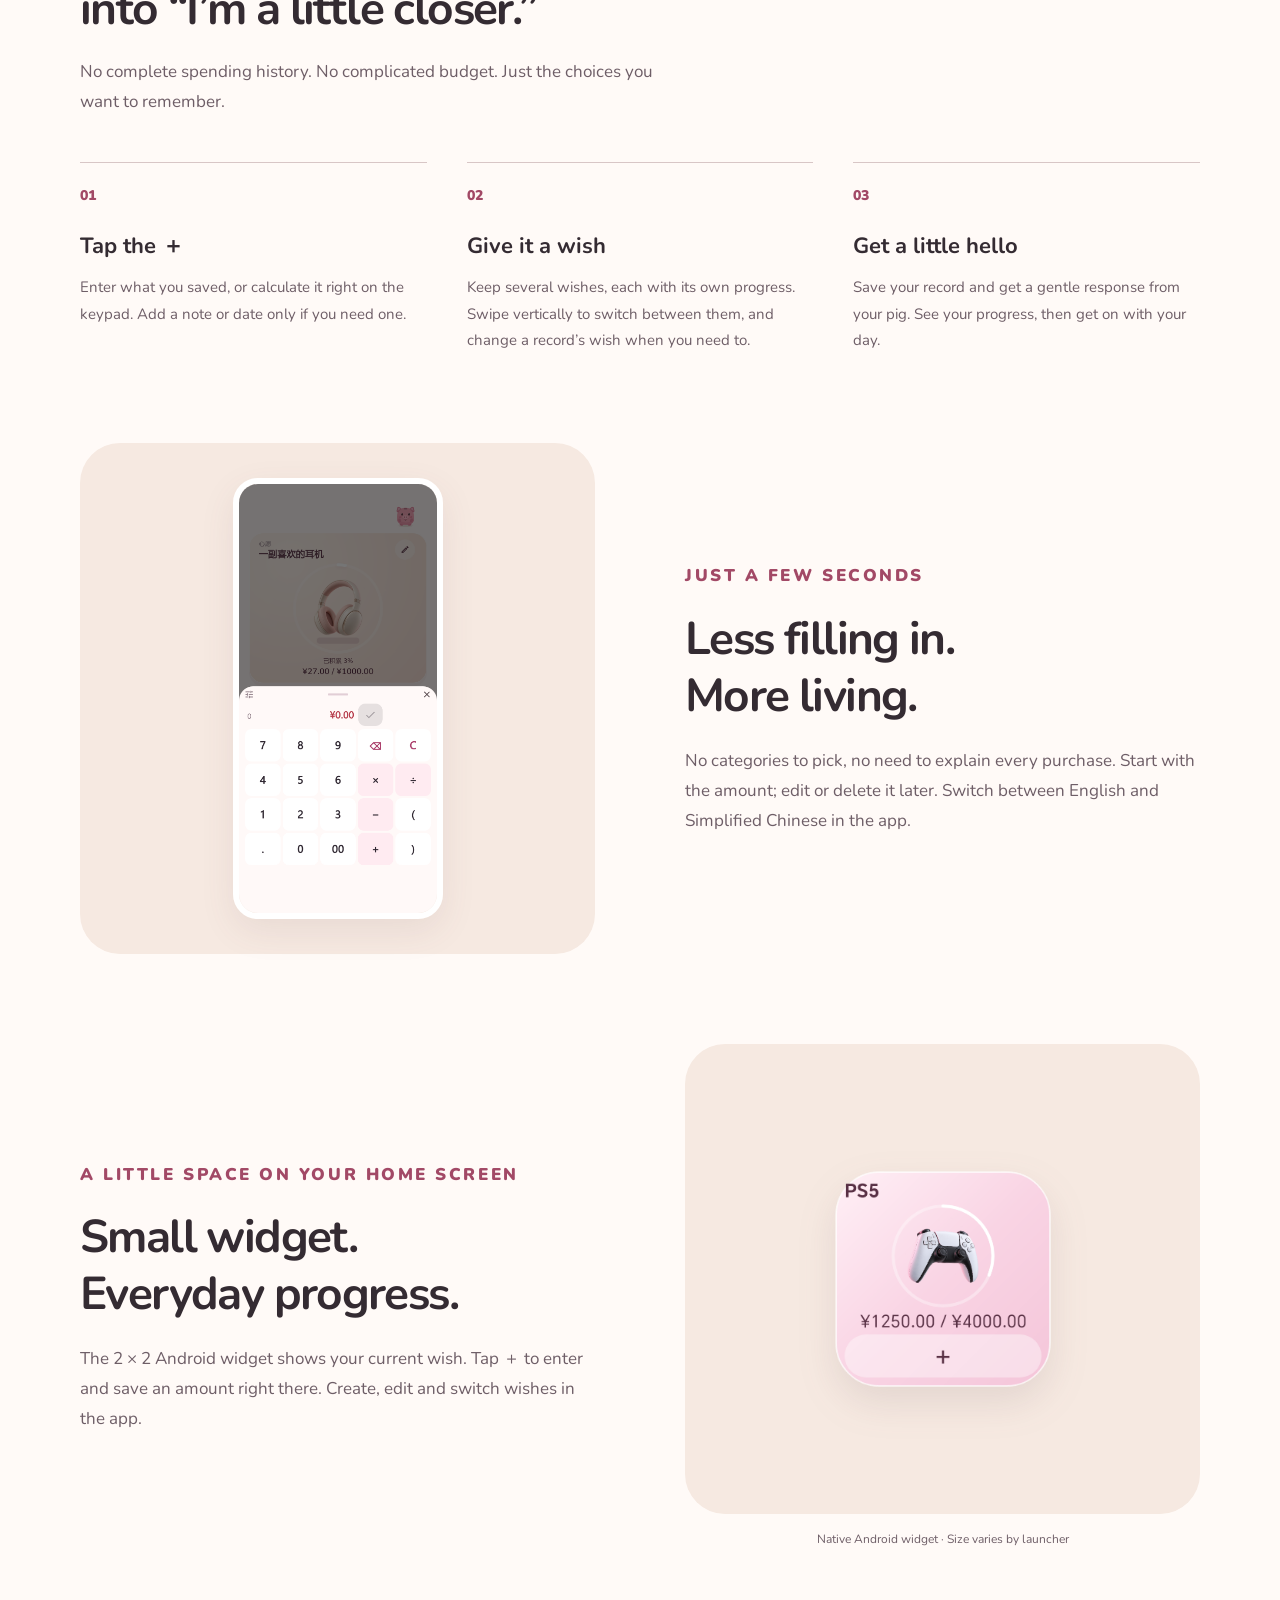
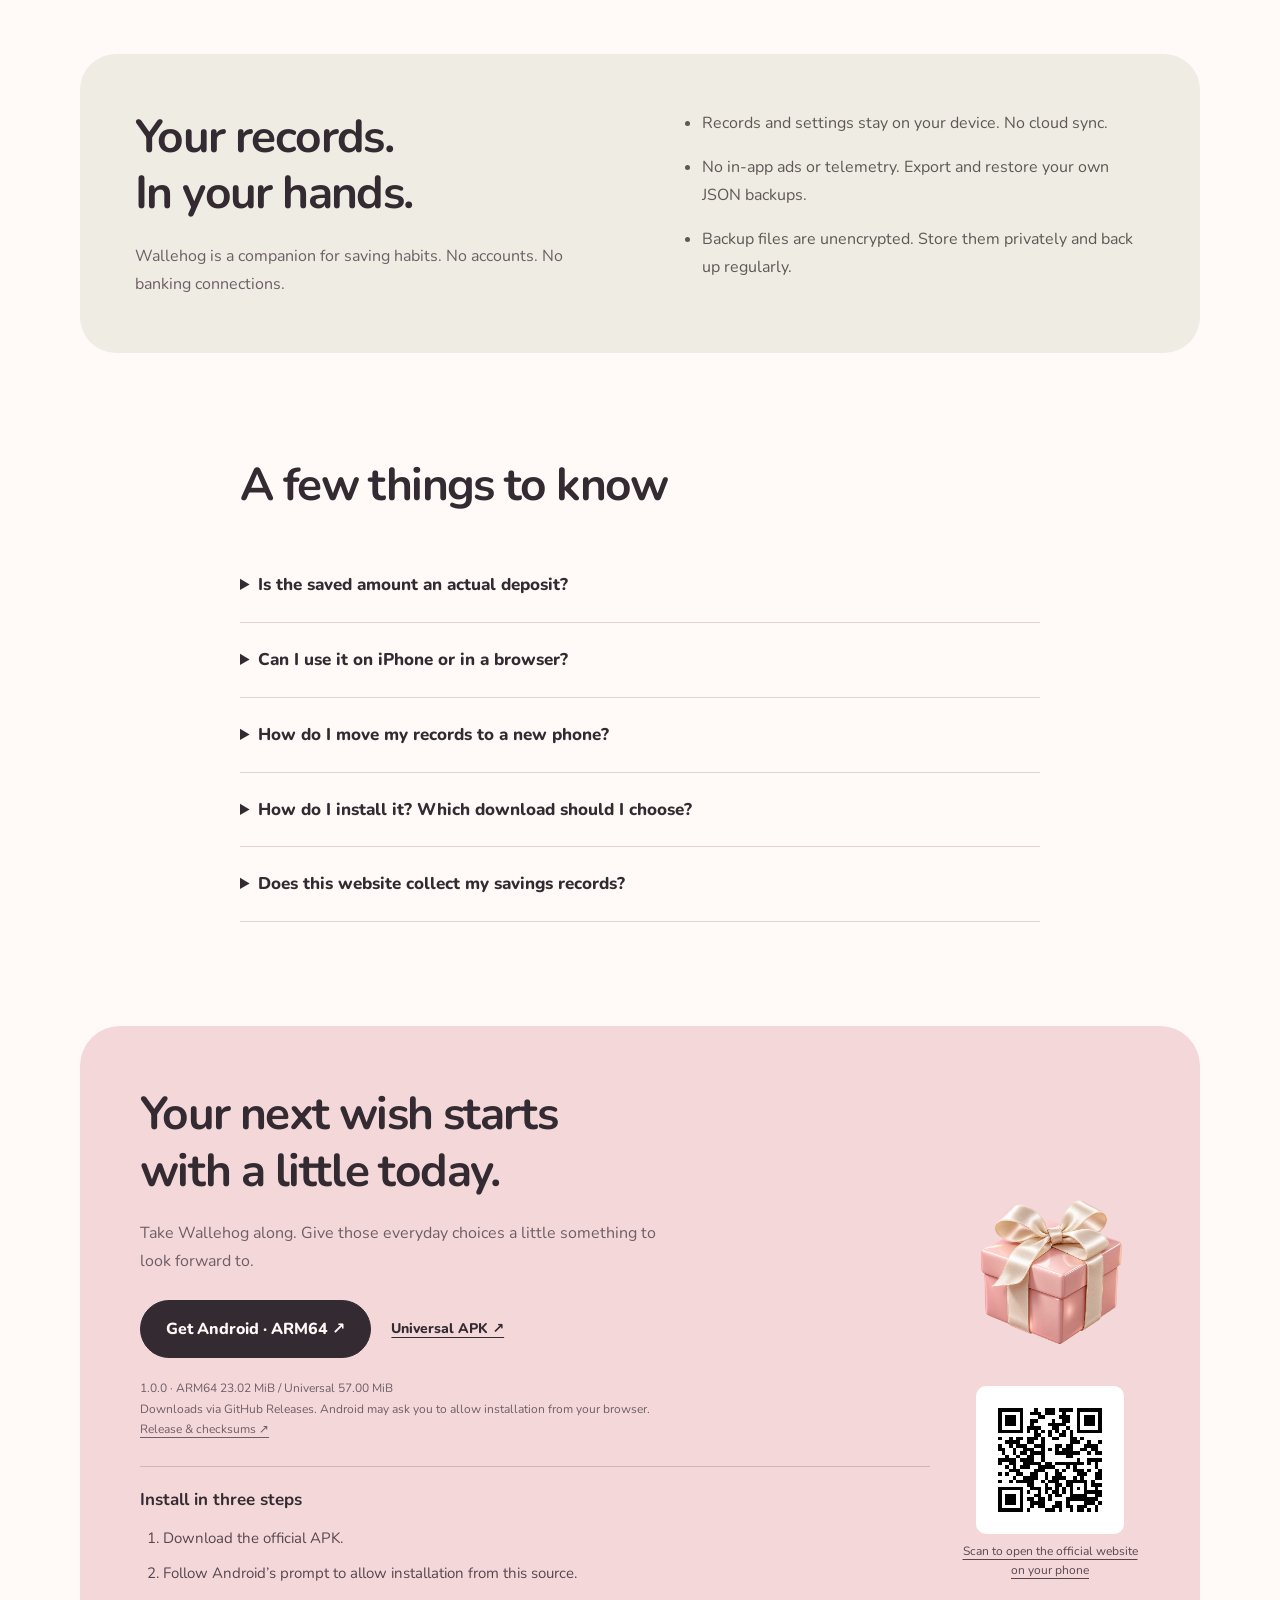
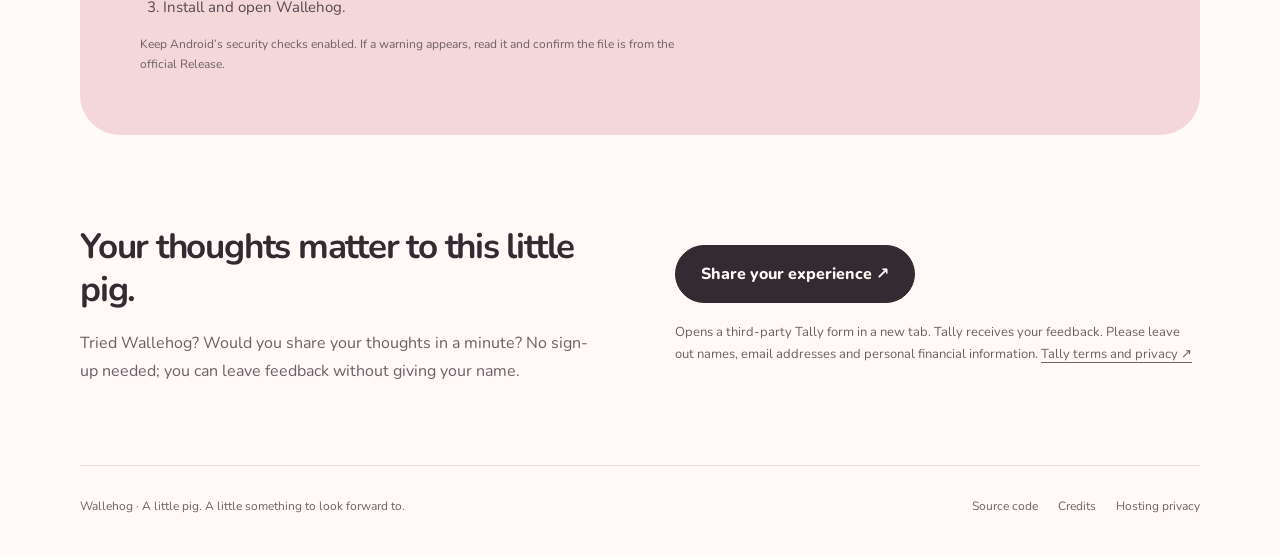
==== commit 74ffc399: "feat(website): use English film on English page" ====
--- a/website/en/index.html
+++ b/website/en/index.html
@@ -1,3 +1,3 @@
 <!doctype html>
 <html lang="en"><head><meta charset="utf-8"><meta name="viewport" content="width=device-width,initial-scale=1"><title>Wallehog · Little choices. Closer wishes.</title><meta name="description" content="Wallehog is an offline Android app for recording money you choose to save, tracking your wishes, and getting a little encouragement from your pig."><meta name="theme-color" content="#fffaf7"><meta property="og:title" content="Wallehog · Little choices. Closer wishes."><meta property="og:description" content="Wallehog is an offline Android app for recording money you choose to save, tracking your wishes, and getting a little encouragement from your pig."><meta property="og:type" content="website"><meta property="og:image" content="https://naclarb.github.io/Wallehog/assets/home.png"><link rel="alternate" hreflang="zh-CN" href="https://naclarb.github.io/Wallehog/"><link rel="alternate" hreflang="en" href="https://naclarb.github.io/Wallehog/en/"><link rel="icon" href="../assets/icon.png"><link rel="stylesheet" href="../styles.css?v=growth1"><script src="../film.js?v=qa1" defer></script><script src="../pig.js?v=2" defer></script></head>
-<body><a class="skip" href="#main">Skip to content</a><div class="wrap"><header><a class="brand" href="../"><img src="../assets/icon.png" alt="" class="" width="44" height="44">Wallehog</a><nav aria-label="Main navigation"><a class="desktop" href="#features">Meet Wallehog</a><a class="desktop" href="#download">Get the Android app</a><a class="lang" href="../" lang="zh-CN">简体中文</a></nav></header><main id="main"><section class="hero"><div><p class="eyebrow">A little saved. A little closer.</p><h1>Little choices.<br>Closer <em>wishes.</em></h1><p class="lead"><strong class="positioning">Track what you saved, not everything you spent.</strong><span>Record savings you choose to make, follow your wishes, and get a little pig’s encouragement. Offline on Android.</span></p><div class="actions"><a class="button" href="#download">Get the Android app ↓</a><a class="text-link film-link" href="#film">▶ Watch the 42-second demo</a></div><p class="fine">Free · Android 1.0 · No sign-up</p></div><div class="hero-art"><div class="halo" aria-hidden="true"></div><div class="label label-top">＋ A little saved today</div><div class="phone"><img src="../assets/home.png" alt="Wallehog home screen with a headphone wish, savings progress and a recent record" class="" width="780" height="1688" fetchpriority="high"></div><div class="hero-pig"><img src="../assets/pig.png" width="800" height="840" alt=""><button class="pig-touch" type="button" aria-label="Pat the pig to make it hop" hidden></button></div><div class="label label-bottom">♡ One wish. <span>A little closer.</span></div></div></section><div class="principles"><span>✧ Works offline</span><span>✧ No ads</span><span>✧ No streak pressure</span></div><section class="film" id="film" aria-labelledby="film-title"><div class="film-copy"><p class="eyebrow">Wallehog · In 42 seconds</p><h2 id="film-title">A little saving.<br>A real little response.</h2><p>See how a choice you record brings a wish a little closer.</p><details class="film-description"><summary>Film description</summary><p>A ¥2 saving is recorded against an existing headphone wish. The film shows tapping ＋, entering 2, and confirming. The wish moves from ¥128 / ¥200 (64%) to ¥130 / ¥200 (65%), and the pig responds to the saved record. The ending introduces Wallehog and its Android download. Amounts are illustrative, self-reported savings, not bank deposits. There is music and sound effects, with no spoken dialogue.</p></details></div><div><div class="film-player"><video id="product-film" controls playsinline preload="none" poster="../assets/film-poster.png" width="1920" height="1080" tabindex="0" aria-label="Play the 42-second product demo" aria-describedby="film-status"><source src="../assets/wallehog-1.0.mp4" type="video/mp4"><track kind="captions" src="../assets/film.zh-CN.vtt" srclang="zh-CN" label="简体中文"><track kind="captions" src="../assets/film.en.vtt" srclang="en" label="English">Your browser cannot play this video.</video><button class="play-film" hidden aria-controls="product-film" aria-label="Play the 42-second product demo"><span aria-hidden="true">▶</span> Play · 42s</button></div><p class="film-status fine" id="film-status" role="status" data-playing="Playing · 42-second product demo" data-paused="Paused. Use the player controls to continue." data-ended="Finished. You can replay the film." data-error="Playback failed. Try the video file link below.">42 seconds · Chinese film · Music and sound effects. Press play to start.</p><a class="film-file fine" href="../assets/wallehog-1.0.mp4">Open video file ↗</a></div></section><section class="section" id="features"><div class="section-head"><h2>Turn “I saved a little”<br>into “I’m a little closer.”</h2><p>No complete spending history. No complicated budget. Just the choices you want to remember.</p></div><div class="steps"><article class="step"><span class="number">01</span><h3>Tap the ＋</h3><p>Enter what you saved, or calculate it right on the keypad. Add a note or date only if you need one.</p></article><article class="step"><span class="number">02</span><h3>Give it a wish</h3><p>Keep several wishes, each with its own progress. Swipe vertically to switch between them, and change a record’s wish when you need to.</p></article><article class="step"><span class="number">03</span><h3>Get a little hello</h3><p>Save your record and get a gentle response from your pig. See your progress, then get on with your day.</p></article></div><div class="feature"><div><div class="image-panel"><img src="../assets/calculator.png" alt="Wallehog amount entry keypad" class="entry-img" loading="lazy" width="780" height="1688"></div></div><div class="feature-copy"><p class="eyebrow">Just a few seconds</p><h2>Less filling in.<br>More living.</h2><p>No categories to pick, no need to explain every purchase. Start with the amount; edit or delete it later. Switch between English and Simplified Chinese in the app.</p></div></div><div class="feature"><div class="feature-copy"><p class="eyebrow">A little space on your home screen</p><h2>Small widget.<br>Everyday progress.</h2><p>The 2 × 2 Android widget shows your current wish. Tap ＋ to enter and save an amount right there. Create, edit and switch wishes in the app.</p></div><div><div class="image-panel"><img src="../assets/widget.png" alt="Wallehog Android home-screen widget" class="widget-img" loading="lazy"></div><p class="caption">Native Android widget · Size varies by launcher</p></div></div></section><section class="privacy"><div><h2>Your records.<br>In your hands.</h2><p>Wallehog is a companion for saving habits. No accounts. No banking connections.</p></div><ul><li>Records and settings stay on your device. No cloud sync.</li><li>No in-app ads or telemetry. Export and restore your own JSON backups.</li><li>Backup files are unencrypted. Store them privately and back up regularly.</li></ul></section><section class="section faq"><h2>A few things to know</h2><details><summary>Is the saved amount an actual deposit?</summary><p>No. It is self-reported savings, not a bank balance, actual deposit or spendable funds. Wish progress is encouragement, not proof that a purchase is affordable.</p></details><details><summary>Can I use it on iPhone or in a browser?</summary><p>The current release is an Android app. This is its introduction and download website. No iOS or web app is distributed.</p></details><details><summary>How do I move my records to a new phone?</summary><p>Export a JSON backup from Help on your old device, keep and verify the file, then import it on your new device. There is no account or automatic sync. Back up before uninstalling or clearing app data.</p></details><details><summary>How do I install it? Which download should I choose?</summary><p>Download the APK from GitHub Releases and follow the Android installation prompts. Most newer Android phones can use ARM64 (23.02 MiB). Choose Universal (57.00 MiB) for ARM/x86_64 or if you are unsure. Both have the same features.</p></details><details><summary>Does this website collect my savings records?</summary><p>This site has no record entry, analytics scripts, ads, cookies or third-party font requests. GitHub Pages hosts the site, and GitHub logs visitor IP addresses for security. Your app records are not uploaded to this website. Feedback opens a separate third-party Tally form; Tally processes the submitted feedback. Do not include personal financial information.</p></details></section><section class="bottom-space" id="download"><div class="download"><div><h2>Your next wish starts<br>with a little today.</h2><p>Take Wallehog along. Give those everyday choices a little something to look forward to.</p><div class="actions"><a class="button" href="https://github.com/Naclarb/Wallehog/releases/latest/download/Wallehog-Android-arm64.apk">Get Android · ARM64 ↗</a><a class="text-link" href="https://github.com/Naclarb/Wallehog/releases/latest/download/Wallehog-Android.apk">Universal APK ↗</a></div><p class="fine">1.0.0 · ARM64 23.02 MiB / Universal 57.00 MiB<br>Downloads via GitHub Releases. Android may ask you to allow installation from your browser.<br><a href="https://github.com/Naclarb/Wallehog/releases/tag/v1.0.0">Release & checksums ↗</a></p><div class="installation"><h3>Install in three steps</h3><ol><li>Download the official APK.</li><li>Follow Android’s prompt to allow installation from this source.</li><li>Install and open Wallehog.</li></ol><p class="fine">Keep Android’s security checks enabled. If a warning appears, read it and confirm the file is from the official Release.</p></div></div><div class="download-visual"><img src="../assets/gift.png" alt="" loading="lazy"><a class="qr-link" href="https://naclarb.github.io/Wallehog/en/"><img class="site-qr" src="../assets/site-qr-en.svg" width="148" height="148" alt="Wallehog official website QR code" loading="lazy"><span>Scan to open the official website on your phone</span></a></div></div></section><section class="feedback" id="feedback" aria-labelledby="feedback-title"><div><h2 id="feedback-title">Your thoughts matter to this little pig.</h2><p>Tried Wallehog? Would you share your thoughts in a minute? No sign-up needed; you can leave feedback without giving your name.</p></div><div><a class="button" href="https://tally.so/r/7XL0ja" target="_blank" rel="noopener noreferrer" aria-describedby="feedback-note">Share your experience ↗</a><p class="fine" id="feedback-note">Opens a third-party Tally form in a new tab. Tally receives your feedback. Please leave out names, email addresses and personal financial information. <a href="https://tally.so/help/terms-and-privacy" target="_blank" rel="noopener noreferrer">Tally terms and privacy ↗</a></p></div></section></main><footer><span>Wallehog · A little pig. A little something to look forward to.</span><div><a href="https://github.com/Naclarb/Wallehog">Source code</a><a href="https://github.com/Naclarb/Wallehog/blob/main/docs/public/CREDITS.md">Credits</a><a href="https://docs.github.com/en/site-policy/privacy-policies/github-privacy-statement">Hosting privacy</a></div></footer></div></body></html>+<body><a class="skip" href="#main">Skip to content</a><div class="wrap"><header><a class="brand" href="../"><img src="../assets/icon.png" alt="" class="" width="44" height="44">Wallehog</a><nav aria-label="Main navigation"><a class="desktop" href="#features">Meet Wallehog</a><a class="desktop" href="#download">Get the Android app</a><a class="lang" href="../" lang="zh-CN">简体中文</a></nav></header><main id="main"><section class="hero"><div><p class="eyebrow">A little saved. A little closer.</p><h1>Little choices.<br>Closer <em>wishes.</em></h1><p class="lead"><strong class="positioning">Track what you saved, not everything you spent.</strong><span>Record savings you choose to make, follow your wishes, and get a little pig’s encouragement. Offline on Android.</span></p><div class="actions"><a class="button" href="#download">Get the Android app ↓</a><a class="text-link film-link" href="#film">▶ Watch the 42-second demo</a></div><p class="fine">Free · Android 1.0 · No sign-up</p></div><div class="hero-art"><div class="halo" aria-hidden="true"></div><div class="label label-top">＋ A little saved today</div><div class="phone"><img src="../assets/home.png" alt="Wallehog home screen with a headphone wish, savings progress and a recent record" class="" width="780" height="1688" fetchpriority="high"></div><div class="hero-pig"><img src="../assets/pig.png" width="800" height="840" alt=""><button class="pig-touch" type="button" aria-label="Pat the pig to make it hop" hidden></button></div><div class="label label-bottom">♡ One wish. <span>A little closer.</span></div></div></section><div class="principles"><span>✧ Works offline</span><span>✧ No ads</span><span>✧ No streak pressure</span></div><section class="film" id="film" aria-labelledby="film-title"><div class="film-copy"><p class="eyebrow">Wallehog · In 42 seconds</p><h2 id="film-title">A little saving.<br>A real little response.</h2><p>See how a choice you record brings a wish a little closer.</p><details class="film-description"><summary>Film description</summary><p>A $2 saving is recorded against an existing headphone wish. The film shows tapping ＋, entering 2, and confirming. The wish moves from $128 / $200 (64%) to $130 / $200 (65%), and the pig responds to the saved record. The ending introduces Wallehog and its Android download. Amounts are illustrative, self-reported savings, not bank deposits. There is music and sound effects, with no spoken dialogue.</p></details></div><div><div class="film-player"><video id="product-film" controls playsinline preload="none" poster="../assets/film-poster-en.png" width="1920" height="1080" tabindex="0" aria-label="Play the 42-second product demo" aria-describedby="film-status"><source src="../assets/wallehog-1.0-en.mp4" type="video/mp4"><track kind="captions" src="../assets/film-english.zh-CN.vtt" srclang="zh-CN" label="简体中文"><track kind="captions" src="../assets/film-english.en.vtt" srclang="en" label="English">Your browser cannot play this video.</video><button class="play-film" hidden aria-controls="product-film" aria-label="Play the 42-second product demo"><span aria-hidden="true">▶</span> Play · 42s</button></div><p class="film-status fine" id="film-status" role="status" data-playing="Playing · 42-second product demo" data-paused="Paused. Use the player controls to continue." data-ended="Finished. You can replay the film." data-error="Playback failed. Try the video file link below.">42 seconds · English film · Music and sound effects. Press play to start.</p><a class="film-file fine" href="../assets/wallehog-1.0-en.mp4">Open video file ↗</a></div></section><section class="section" id="features"><div class="section-head"><h2>Turn “I saved a little”<br>into “I’m a little closer.”</h2><p>No complete spending history. No complicated budget. Just the choices you want to remember.</p></div><div class="steps"><article class="step"><span class="number">01</span><h3>Tap the ＋</h3><p>Enter what you saved, or calculate it right on the keypad. Add a note or date only if you need one.</p></article><article class="step"><span class="number">02</span><h3>Give it a wish</h3><p>Keep several wishes, each with its own progress. Swipe vertically to switch between them, and change a record’s wish when you need to.</p></article><article class="step"><span class="number">03</span><h3>Get a little hello</h3><p>Save your record and get a gentle response from your pig. See your progress, then get on with your day.</p></article></div><div class="feature"><div><div class="image-panel"><img src="../assets/calculator.png" alt="Wallehog amount entry keypad" class="entry-img" loading="lazy" width="780" height="1688"></div></div><div class="feature-copy"><p class="eyebrow">Just a few seconds</p><h2>Less filling in.<br>More living.</h2><p>No categories to pick, no need to explain every purchase. Start with the amount; edit or delete it later. Switch between English and Simplified Chinese in the app.</p></div></div><div class="feature"><div class="feature-copy"><p class="eyebrow">A little space on your home screen</p><h2>Small widget.<br>Everyday progress.</h2><p>The 2 × 2 Android widget shows your current wish. Tap ＋ to enter and save an amount right there. Create, edit and switch wishes in the app.</p></div><div><div class="image-panel"><img src="../assets/widget.png" alt="Wallehog Android home-screen widget" class="widget-img" loading="lazy"></div><p class="caption">Native Android widget · Size varies by launcher</p></div></div></section><section class="privacy"><div><h2>Your records.<br>In your hands.</h2><p>Wallehog is a companion for saving habits. No accounts. No banking connections.</p></div><ul><li>Records and settings stay on your device. No cloud sync.</li><li>No in-app ads or telemetry. Export and restore your own JSON backups.</li><li>Backup files are unencrypted. Store them privately and back up regularly.</li></ul></section><section class="section faq"><h2>A few things to know</h2><details><summary>Is the saved amount an actual deposit?</summary><p>No. It is self-reported savings, not a bank balance, actual deposit or spendable funds. Wish progress is encouragement, not proof that a purchase is affordable.</p></details><details><summary>Can I use it on iPhone or in a browser?</summary><p>The current release is an Android app. This is its introduction and download website. No iOS or web app is distributed.</p></details><details><summary>How do I move my records to a new phone?</summary><p>Export a JSON backup from Help on your old device, keep and verify the file, then import it on your new device. There is no account or automatic sync. Back up before uninstalling or clearing app data.</p></details><details><summary>How do I install it? Which download should I choose?</summary><p>Download the APK from GitHub Releases and follow the Android installation prompts. Most newer Android phones can use ARM64 (23.02 MiB). Choose Universal (57.00 MiB) for ARM/x86_64 or if you are unsure. Both have the same features.</p></details><details><summary>Does this website collect my savings records?</summary><p>This site has no record entry, analytics scripts, ads, cookies or third-party font requests. GitHub Pages hosts the site, and GitHub logs visitor IP addresses for security. Your app records are not uploaded to this website. Feedback opens a separate third-party Tally form; Tally processes the submitted feedback. Do not include personal financial information.</p></details></section><section class="bottom-space" id="download"><div class="download"><div><h2>Your next wish starts<br>with a little today.</h2><p>Take Wallehog along. Give those everyday choices a little something to look forward to.</p><div class="actions"><a class="button" href="https://github.com/Naclarb/Wallehog/releases/latest/download/Wallehog-Android-arm64.apk">Get Android · ARM64 ↗</a><a class="text-link" href="https://github.com/Naclarb/Wallehog/releases/latest/download/Wallehog-Android.apk">Universal APK ↗</a></div><p class="fine">1.0.0 · ARM64 23.02 MiB / Universal 57.00 MiB<br>Downloads via GitHub Releases. Android may ask you to allow installation from your browser.<br><a href="https://github.com/Naclarb/Wallehog/releases/tag/v1.0.0">Release & checksums ↗</a></p><div class="installation"><h3>Install in three steps</h3><ol><li>Download the official APK.</li><li>Follow Android’s prompt to allow installation from this source.</li><li>Install and open Wallehog.</li></ol><p class="fine">Keep Android’s security checks enabled. If a warning appears, read it and confirm the file is from the official Release.</p></div></div><div class="download-visual"><img src="../assets/gift.png" alt="" loading="lazy"><a class="qr-link" href="https://naclarb.github.io/Wallehog/en/"><img class="site-qr" src="../assets/site-qr-en.svg" width="148" height="148" alt="Wallehog official website QR code" loading="lazy"><span>Scan to open the official website on your phone</span></a></div></div></section><section class="feedback" id="feedback" aria-labelledby="feedback-title"><div><h2 id="feedback-title">Your thoughts matter to this little pig.</h2><p>Tried Wallehog? Would you share your thoughts in a minute? No sign-up needed; you can leave feedback without giving your name.</p></div><div><a class="button" href="https://tally.so/r/7XL0ja" target="_blank" rel="noopener noreferrer" aria-describedby="feedback-note">Share your experience ↗</a><p class="fine" id="feedback-note">Opens a third-party Tally form in a new tab. Tally receives your feedback. Please leave out names, email addresses and personal financial information. <a href="https://tally.so/help/terms-and-privacy" target="_blank" rel="noopener noreferrer">Tally terms and privacy ↗</a></p></div></section></main><footer><span>Wallehog · A little pig. A little something to look forward to.</span><div><a href="https://github.com/Naclarb/Wallehog">Source code</a><a href="https://github.com/Naclarb/Wallehog/blob/main/docs/public/CREDITS.md">Credits</a><a href="https://docs.github.com/en/site-policy/privacy-policies/github-privacy-statement">Hosting privacy</a></div></footer></div></body></html>
